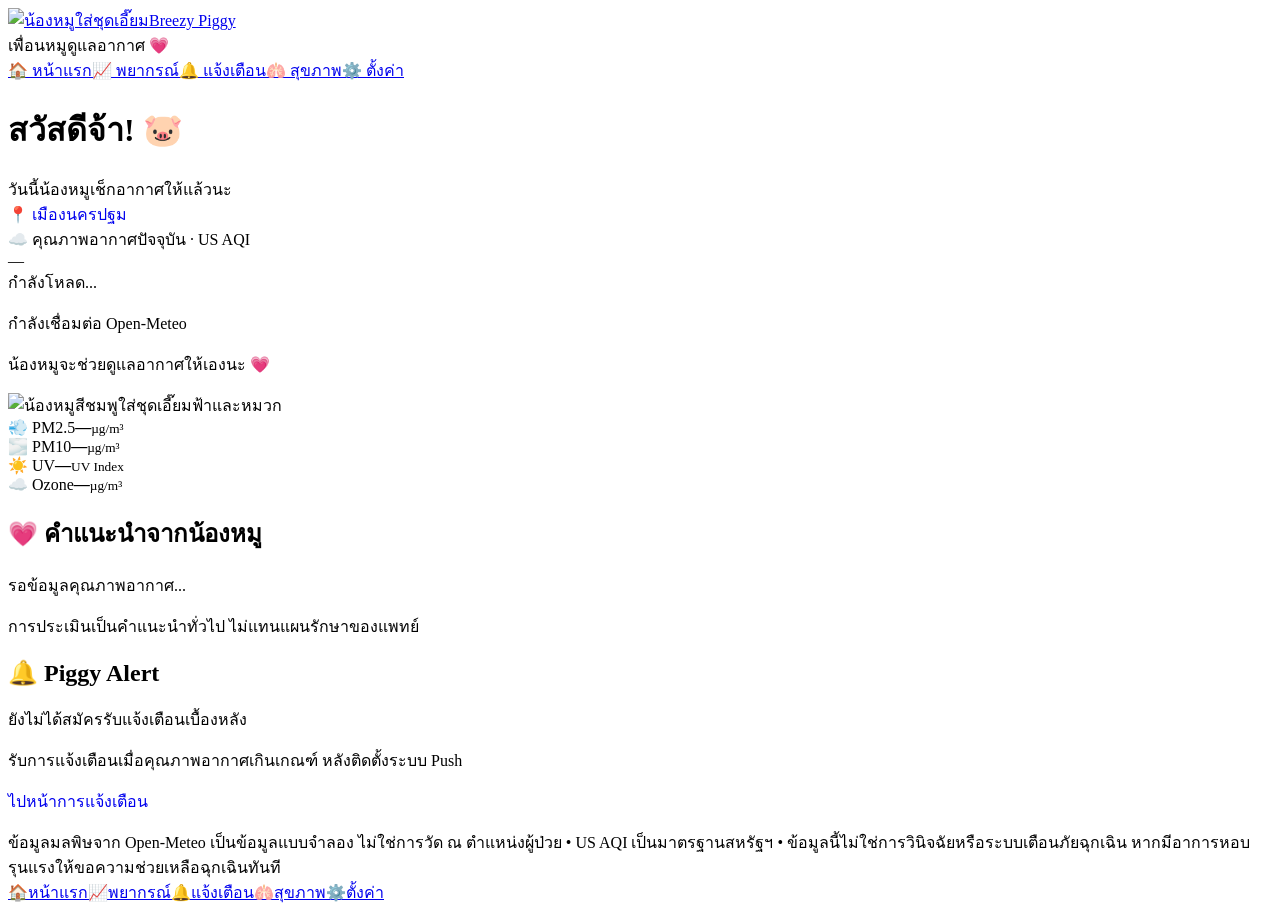
==== index.html @ 286efba3 "Add files via upload" ====
<!doctype html><html lang="th"><head><meta charset="utf-8"><meta name="viewport" content="width=device-width,initial-scale=1"><meta name="theme-color" content="#ffe3ef"><title>สวัสดีจ้า! 🐷 | Breezy Piggy</title><link rel="stylesheet" href="css/style.css"><link rel="manifest" href="manifest.json"></head><body data-page="index.html"><div class="shell"><aside class="sidebar"><a class="brand" href="index.html"><img src="assets/piggy.svg" alt="น้องหมูใส่ชุดเอี๊ยม">Breezy Piggy</a><div class="tagline">เพื่อนหมูดูแลอากาศ 💗</div><nav class="nav"><a class="active" href="index.html">🏠 หน้าแรก</a><a class="" href="forecast.html">📈 พยากรณ์</a><a class="" href="alerts.html">🔔 แจ้งเตือน</a><a class="" href="health.html">🫁 สุขภาพ</a><a class="" href="settings.html">⚙️ ตั้งค่า</a></nav></aside><main class="main"><header class="top"><div><h1>สวัสดีจ้า! 🐷</h1><div class="sub">วันนี้น้องหมูเช็กอากาศให้แล้วนะ</div></div><a class="btn secondary" href="settings.html" style="text-decoration:none">📍 <span class="district-name">เมืองนครปฐม</span></a></header><div class="grid"><section class="card hero full"><div><div class="eyebrow">☁️ คุณภาพอากาศปัจจุบัน · US AQI</div><div class="big" id="aqi">—</div><div class="badge" id="status">กำลังโหลด...</div><p id="updated" class="muted">กำลังเชื่อมต่อ Open-Meteo</p><p id="hero-advice">น้องหมูจะช่วยดูแลอากาศให้เองนะ 💗</p></div><img src="assets/piggy.svg" alt="น้องหมูสีชมพูใส่ชุดเอี๊ยมฟ้าและหมวก"></section><section class="card full"><div class="metrics"><div class="metric">💨 PM2.5<strong id="pm25">—</strong><small>µg/m³</small></div><div class="metric">🌫️ PM10<strong id="pm10">—</strong><small>µg/m³</small></div><div class="metric">☀️ UV<strong id="uv">—</strong><small>UV Index</small></div><div class="metric">☁️ Ozone<strong id="ozone">—</strong><small>µg/m³</small></div></div></section><section class="card"><h2>💗 คำแนะนำจากน้องหมู</h2><div class="advice" id="advice">รอข้อมูลคุณภาพอากาศ...</div><p class="muted">การประเมินเป็นคำแนะนำทั่วไป ไม่แทนแผนรักษาของแพทย์</p></section><section class="card"><h2>🔔 Piggy Alert</h2><p id="push-status">ยังไม่ได้สมัครรับแจ้งเตือนเบื้องหลัง</p><p class="muted">รับการแจ้งเตือนเมื่อคุณภาพอากาศเกินเกณฑ์ หลังติดตั้งระบบ Push</p><a class="btn" href="alerts.html" style="display:inline-block;text-decoration:none">ไปหน้าการแจ้งเตือน</a></section></div><p class="error" id="error"></p><footer class="footer">ข้อมูลมลพิษจาก Open-Meteo เป็นข้อมูลแบบจำลอง ไม่ใช่การวัด ณ ตำแหน่งผู้ป่วย • US AQI เป็นมาตรฐานสหรัฐฯ • ข้อมูลนี้ไม่ใช่การวินิจฉัยหรือระบบเตือนภัยฉุกเฉิน หากมีอาการหอบรุนแรงให้ขอความช่วยเหลือฉุกเฉินทันที</footer></main></div><nav class="bottom"><a class="active" href="index.html"><span>🏠</span>หน้าแรก</a><a class="" href="forecast.html"><span>📈</span>พยากรณ์</a><a class="" href="alerts.html"><span>🔔</span>แจ้งเตือน</a><a class="" href="health.html"><span>🫁</span>สุขภาพ</a><a class="" href="settings.html"><span>⚙️</span>ตั้งค่า</a></nav><script src="js/api.js"></script><script src="js/app.js"></script></body></html>
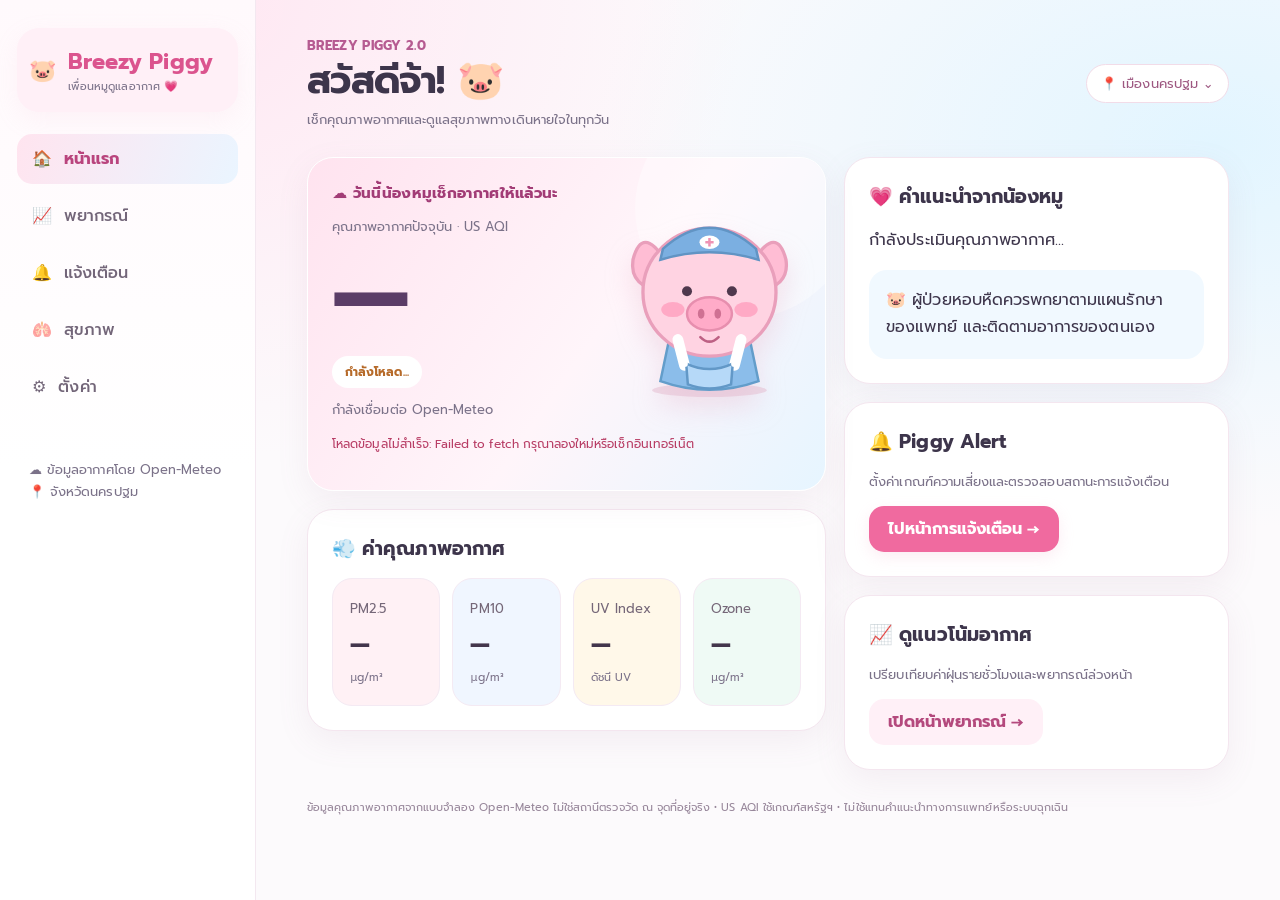
==== commit 972d3d03: "Add files via upload" ====
--- a/index.html
+++ b/index.html
@@ -1 +1,53 @@
-<!doctype html><html lang="th"><head><meta charset="utf-8"><meta name="viewport" content="width=device-width,initial-scale=1"><meta name="theme-color" content="#ffe3ef"><title>สวัสดีจ้า! 🐷 | Breezy Piggy</title><link rel="stylesheet" href="css/style.css"><link rel="manifest" href="manifest.json"></head><body data-page="index.html"><div class="shell"><aside class="sidebar"><a class="brand" href="index.html"><img src="assets/piggy.svg" alt="น้องหมูใส่ชุดเอี๊ยม">Breezy Piggy</a><div class="tagline">เพื่อนหมูดูแลอากาศ 💗</div><nav class="nav"><a class="active" href="index.html">🏠 หน้าแรก</a><a class="" href="forecast.html">📈 พยากรณ์</a><a class="" href="alerts.html">🔔 แจ้งเตือน</a><a class="" href="health.html">🫁 สุขภาพ</a><a class="" href="settings.html">⚙️ ตั้งค่า</a></nav></aside><main class="main"><header class="top"><div><h1>สวัสดีจ้า! 🐷</h1><div class="sub">วันนี้น้องหมูเช็กอากาศให้แล้วนะ</div></div><a class="btn secondary" href="settings.html" style="text-decoration:none">📍 <span class="district-name">เมืองนครปฐม</span></a></header><div class="grid"><section class="card hero full"><div><div class="eyebrow">☁️ คุณภาพอากาศปัจจุบัน · US AQI</div><div class="big" id="aqi">—</div><div class="badge" id="status">กำลังโหลด...</div><p id="updated" class="muted">กำลังเชื่อมต่อ Open-Meteo</p><p id="hero-advice">น้องหมูจะช่วยดูแลอากาศให้เองนะ 💗</p></div><img src="assets/piggy.svg" alt="น้องหมูสีชมพูใส่ชุดเอี๊ยมฟ้าและหมวก"></section><section class="card full"><div class="metrics"><div class="metric">💨 PM2.5<strong id="pm25">—</strong><small>µg/m³</small></div><div class="metric">🌫️ PM10<strong id="pm10">—</strong><small>µg/m³</small></div><div class="metric">☀️ UV<strong id="uv">—</strong><small>UV Index</small></div><div class="metric">☁️ Ozone<strong id="ozone">—</strong><small>µg/m³</small></div></div></section><section class="card"><h2>💗 คำแนะนำจากน้องหมู</h2><div class="advice" id="advice">รอข้อมูลคุณภาพอากาศ...</div><p class="muted">การประเมินเป็นคำแนะนำทั่วไป ไม่แทนแผนรักษาของแพทย์</p></section><section class="card"><h2>🔔 Piggy Alert</h2><p id="push-status">ยังไม่ได้สมัครรับแจ้งเตือนเบื้องหลัง</p><p class="muted">รับการแจ้งเตือนเมื่อคุณภาพอากาศเกินเกณฑ์ หลังติดตั้งระบบ Push</p><a class="btn" href="alerts.html" style="display:inline-block;text-decoration:none">ไปหน้าการแจ้งเตือน</a></section></div><p class="error" id="error"></p><footer class="footer">ข้อมูลมลพิษจาก Open-Meteo เป็นข้อมูลแบบจำลอง ไม่ใช่การวัด ณ ตำแหน่งผู้ป่วย • US AQI เป็นมาตรฐานสหรัฐฯ • ข้อมูลนี้ไม่ใช่การวินิจฉัยหรือระบบเตือนภัยฉุกเฉิน หากมีอาการหอบรุนแรงให้ขอความช่วยเหลือฉุกเฉินทันที</footer></main></div><nav class="bottom"><a class="active" href="index.html"><span>🏠</span>หน้าแรก</a><a class="" href="forecast.html"><span>📈</span>พยากรณ์</a><a class="" href="alerts.html"><span>🔔</span>แจ้งเตือน</a><a class="" href="health.html"><span>🫁</span>สุขภาพ</a><a class="" href="settings.html"><span>⚙️</span>ตั้งค่า</a></nav><script src="js/api.js"></script><script src="js/app.js"></script></body></html>+<!doctype html><html lang="th"><head><meta charset="utf-8"><meta name="viewport" content="width=device-width,initial-scale=1"><meta name="theme-color" content="#fff3f8"><title>สวัสดีจ้า! 🐷 | Breezy Piggy</title><style>@import url('https://fonts.googleapis.com/css2?family=Prompt:wght@400;500;600;700&display=swap');:root{--ink:#44364b;--muted:#85768b;--pink:#f66fa5;--light:#fff3f8;--blue:#dff4ff;--border:#f1e4ec}*{box-sizing:border-box}body{margin:0;background:#fbf9fc;color:var(--ink);font-family:Prompt,system-ui,sans-serif}button,select,input,textarea{font:inherit}button{cursor:pointer}.shell{max-width:1320px;margin:auto;display:grid;grid-template-columns:245px minmax(0,1fr);min-height:100vh}.side{background:#fff;border-right:1px solid var(--border);padding:28px 16px;position:sticky;top:0;height:100vh}.logo{display:flex;gap:12px;align-items:center;padding:10px 8px 28px;color:#db548e;font-size:22px;font-weight:700}.logo small{display:block;font-size:11px;color:var(--muted);font-weight:400}.side a{display:flex;align-items:center;gap:12px;text-decoration:none;color:#736679;padding:13px 15px;border-radius:15px;margin-bottom:7px}.side a.active,.side a:hover{background:#ffebf3;color:#c74682;font-weight:600}.main{padding:34px 38px 110px;min-width:0}.top{display:flex;justify-content:space-between;align-items:center;gap:10px;margin-bottom:22px}.eyebrow{font-size:13px;color:#bb6792;font-weight:600}h1{font-size:clamp(23px,3vw,32px);margin:2px 0 4px}h2{font-size:19px;margin:0 0 15px}p{line-height:1.7}.sub{color:var(--muted);font-size:13px}.chip{background:white;border:1px solid var(--border);padding:9px 13px;border-radius:14px;color:#9d5780;font-size:13px}.grid{display:grid;grid-template-columns:1.35fr 1fr;gap:20px}.stack{display:grid;gap:20px;align-content:start}.card{background:#fff;border:1px solid var(--border);border-radius:25px;padding:23px;box-shadow:0 8px 28px #69415a0b}.hero{background:linear-gradient(125deg,#ffedf5,#e6f7ff);border:1px solid #f8dce9}.hero-content{display:flex;gap:14px;align-items:center;justify-content:space-between}.hero-content>div:first-child{flex:1}.number{font-size:clamp(52px,7vw,84px);font-weight:700;line-height:1.2}.tag{display:inline-block;padding:6px 12px;border-radius:30px;background:#fff;color:#b66a29;font-size:12px;font-weight:600}.pig{width:min(220px,42%);flex:none}.metrics{display:grid;grid-template-columns:repeat(4,1fr);gap:12px}.metric{padding:18px;border-radius:20px;background:#fff;border:1px solid var(--border)}.metric:nth-child(2){background:#f4f0ff}.metric:nth-child(3){background:#fff7e8}.metric:nth-child(4){background:#ebf7ff}.metric .label{font-size:13px;color:#756778}.metric strong{display:block;font-size:25px;margin-top:6px}.metric small{color:var(--muted);font-size:11px}.btn{border:0;border-radius:14px;padding:12px 17px;background:#f66fa5;color:white;font-weight:600}.btn.secondary{background:#ffedf5;color:#b7437b}.btn:disabled{opacity:.5}.notice{background:#f7f2ff;padding:15px;border-radius:17px}.notice.warn{background:#fff3df}.field{display:grid;gap:7px;margin:14px 0}.field label{font-weight:600;font-size:13px}.field select,.field input,.field textarea{width:100%;border:1px solid #e8dce6;background:white;border-radius:13px;padding:12px;color:var(--ink)}.field textarea{min-height:80px}.row{display:flex;align-items:center;gap:10px;flex-wrap:wrap}.between{justify-content:space-between}.muted{color:var(--muted)}.mini{font-size:12px}.forecast-days{display:grid;grid-template-columns:repeat(3,1fr);gap:12px}.day{background:#fff4f8;border-radius:17px;text-align:center;padding:15px}.day strong{display:block;font-size:26px}.symptoms{display:grid;grid-template-columns:repeat(2,1fr);gap:10px}.symptoms label{padding:14px;background:#fff5f9;border-radius:14px}.history{display:grid;gap:9px}.history-item{border:1px solid var(--border);border-radius:14px;padding:12px}.bottom{display:none}.chart{width:100%;height:auto;min-height:210px}.pill{background:#e9f9ef;color:#2c8251;border-radius:12px;padding:6px 11px;font-size:12px}.danger{color:#b83d65}.foot{color:#97869a;font-size:11px;margin-top:28px;line-height:1.8}@media(max-width:950px){.shell{grid-template-columns:1fr}.side{display:none}.main{padding:24px 16px 105px}.bottom{display:flex;position:fixed;z-index:9;bottom:12px;left:12px;right:12px;background:#fff;box-shadow:0 10px 30px #825a7930;border:1px solid var(--border);border-radius:20px;justify-content:space-around;padding:8px 3px}.bottom a{text-decoration:none;color:#8d7b91;font-size:11px;text-align:center;padding:7px 3px;min-width:18%;border-radius:13px}.bottom a.active{background:#ffebf3;color:#cb4e88}.bottom a span{display:block;font-size:20px}.grid{grid-template-columns:1fr}}@media(max-width:600px){.card{padding:17px;border-radius:21px}.metrics{grid-template-columns:repeat(2,1fr)}.hero-content{align-items:center}.pig{width:40%}.number{font-size:54px}.forecast-days{gap:6px}.day{padding:9px}.top{align-items:flex-start}}
+
+/* Breezy Piggy Delight: refreshed visual system */
+:root{--ink:#3d354b;--muted:#7b7289;--pink:#ee649b;--light:#fff5fa;--blue:#e0f5ff;--border:#f2e6ef}
+body{background:radial-gradient(ellipse at 15% 0%,#ffe7f2 0,transparent 36%),radial-gradient(ellipse at 95% 16%,#e2f5ff 0,transparent 36%),#fcfafc;letter-spacing:.05px}
+.shell{max-width:1440px;grid-template-columns:256px minmax(0,1fr)}
+.side{border-right:1px solid #f3e8f0;background:linear-gradient(180deg,#fff9fc,#fff 52%);padding:28px 17px}
+.logo{background:#fff0f7;border-radius:22px;margin-bottom:22px;padding:17px 12px;box-shadow:0 8px 25px #edb4d220}
+.side a{font-weight:500;transition:transform .2s,background .2s,color .2s}
+.side a:hover{transform:translateX(4px);background:#fff0f7}
+.side a.active{background:linear-gradient(110deg,#ffe4ef,#eaf5ff);color:#b9447d;font-weight:700}
+.main{padding:34px clamp(20px,4vw,58px) 80px;max-width:1170px;width:100%;margin:auto}
+.top{margin-bottom:26px}
+.top h1{font-size:clamp(26px,3vw,38px);letter-spacing:-.7px;line-height:1.25}
+.eyebrow{color:#b65b91;font-weight:700;letter-spacing:.3px}
+.sub{line-height:1.7}
+.card{border:1px solid #f4e6ef;background:#fff;box-shadow:0 10px 32px #9d719318;border-radius:26px;padding:24px;transition:box-shadow .22s,transform .22s}
+.card:hover{box-shadow:0 14px 35px #9d719322}
+.grid,.stack{gap:18px}
+.hero{background:linear-gradient(125deg,#ffe3ef 0%,#fff5fa 55%,#e6f5ff 100%);border:1px solid #fff;position:relative;overflow:hidden;min-height:250px}
+.hero:before{content:"";position:absolute;right:-30px;top:-60px;width:220px;height:220px;border-radius:50%;background:#ffffff55;pointer-events:none}
+.hero .eyebrow{font-size:15px;color:#a23c76}
+.hero-content{position:relative;gap:12px}
+.number{font-size:clamp(65px,8vw,98px);font-weight:700;line-height:1.2;color:#5b3d67;letter-spacing:-3px}
+.tag{font-weight:700;border-radius:999px;padding:7px 13px}
+.pig{width:min(39%,225px);max-height:235px;transform-origin:center bottom;animation:pig-bob 4s ease-in-out infinite;filter:drop-shadow(0 14px 13px #e5a2bd45)}
+@keyframes pig-bob{0%,100%{transform:translateY(0) rotate(-1deg)}50%{transform:translateY(-9px) rotate(1deg)}}
+.metrics{gap:12px}
+.metric{background:#f9f7fc;border:1px solid #f4eaf3;border-radius:20px;padding:17px;transition:transform .2s}
+.metric:hover{transform:translateY(-3px)}
+.metric:nth-child(1){background:#fff1f5}.metric:nth-child(2){background:#f0f6ff}.metric:nth-child(3){background:#fff8e9}.metric:nth-child(4){background:#effaf5}
+.metric strong{color:#43364c}
+.notice{border-radius:18px;background:#f1f9ff;padding:17px;line-height:1.7}
+.btn{background:#f06a9f;border:0;border-radius:15px;min-height:45px;padding:11px 19px;font-weight:700;box-shadow:0 5px 15px #f2a3c233;transition:transform .18s,filter .18s}
+.btn:hover{transform:translateY(-2px);filter:brightness(1.04)}.btn:active{transform:scale(.98)}
+.btn.secondary{background:#fff0f7;color:#b4497d;box-shadow:none}
+.chip{border:1px solid #f2dce8;background:#fff;border-radius:999px;padding:9px 14px;transition:background .2s}
+.chip:hover{background:#fff1f7}
+.field input,.field select,.field textarea,select,textarea{border-radius:14px;min-height:45px;border:1px solid #e9dce9;background:#fff;padding:10px 12px}
+input:focus-visible,select:focus-visible,textarea:focus-visible,a:focus-visible,button:focus-visible{outline:3px solid #8ccdf5;outline-offset:3px}
+.symptoms label{border:1px solid #f3e0ec;border-radius:17px;cursor:pointer;transition:background .2s}
+.symptoms label:hover{background:#ffeaf4}
+.day{background:linear-gradient(145deg,#fff2f8,#f4f8ff);border:1px solid #f5e4ed;border-radius:18px}
+.history-item{background:#fffbfd}
+.bottom{backdrop-filter:blur(16px)}
+.bottom a{transition:transform .2s}
+.bottom a:active{transform:scale(.95)}
+@keyframes enter{from{opacity:0;transform:translateY(12px)}to{opacity:1;transform:translateY(0)}}
+.main>.grid,.main>.stack,.main>.top{animation:enter .4s ease both}
+@media(max-width:950px){.main{padding:23px 16px 112px}.bottom{background:#fffffff0;border-radius:23px;box-shadow:0 12px 35px #8d648a30;padding:8px 4px}.bottom a.active{background:#ffe6f1;color:#a52e71}}
+@media(max-width:600px){.top h1{font-size:27px}.card{padding:19px;border-radius:23px}.hero{min-height:240px}.hero-content{gap:4px}.pig{width:43%}.number{font-size:66px}.metrics{gap:10px}.metric{padding:13px}.bottom a{font-size:10px}.bottom a span{font-size:21px}}
+@media(prefers-reduced-motion:reduce){*,*:before,*:after{animation:none!important;transition:none!important;scroll-behavior:auto!important}}
+</style><link rel="icon" href="data:image/svg+xml,%3Csvg xmlns=%27http://www.w3.org/2000/svg%27 viewBox=%270 0 100 100%27%3E%3Ctext y=%27.9em%27 font-size=%2790%27%3E🐷%3C/text%3E%3C/svg%3E"></head><body><div class="shell"><aside class="side"><div class="logo">🐷 <div>Breezy Piggy<small>เพื่อนหมูดูแลอากาศ 💗</small></div></div><nav><a class="active" href="index.html"><span>🏠</span>หน้าแรก</a><a class="" href="forecast.html"><span>📈</span>พยากรณ์</a><a class="" href="alerts.html"><span>🔔</span>แจ้งเตือน</a><a class="" href="health.html"><span>🫁</span>สุขภาพ</a><a class="" href="settings.html"><span>⚙️</span>ตั้งค่า</a></nav><div class="sub" style="margin-top:35px;padding:12px">☁️ ข้อมูลอากาศโดย Open-Meteo<br>📍 จังหวัดนครปฐม</div></aside><main class="main"><header class="top"><div><div class="eyebrow">BREEZY PIGGY 2.0</div><h1>สวัสดีจ้า! 🐷</h1><div class="sub">เช็กคุณภาพอากาศและดูแลสุขภาพทางเดินหายใจในทุกวัน</div></div><a class="chip" href="settings.html" style="text-decoration:none">📍 <span id="place">นครปฐม</span> ⌄</a></header><div class="grid"><div class="stack"><section class="card hero"><div class="eyebrow">☁️ วันนี้น้องหมูเช็กอากาศให้แล้วนะ</div><div class="hero-content"><div><div class="sub">คุณภาพอากาศปัจจุบัน · US AQI</div><div class="number" id="aqi">—</div><span class="tag" id="risk">กำลังโหลด...</span></div><svg class="pig" viewBox="0 0 220 235" role="img" aria-label="น้องหมูสีชมพูใส่หมวกและชุดเอี๊ยมสีฟ้า"><ellipse cx="110" cy="224" rx="69" ry="8" fill="#e4b9ce" opacity=".5"/><path d="M64 151Q110 127 156 151L169 213Q110 234 51 213Z" fill="#8bbdea" stroke="#639dca" stroke-width="3"/><path d="M57 68Q29 25 18 67Q13 100 56 106M163 68Q191 25 202 67Q207 100 164 106" fill="#ffbdd4" stroke="#e99fbb" stroke-width="4"/><ellipse cx="110" cy="106" rx="80" ry="77" fill="#ffd3e2" stroke="#e99fbb" stroke-width="4"/><path d="M54 54Q110 3 166 54L169 67Q110 49 51 67Z" fill="#7bafe1" stroke="#6194c4" stroke-width="3"/><ellipse cx="110" cy="46" rx="12" ry="8" fill="white"/><path d="M105 46h10M110 41v10" stroke="#ef93b4" stroke-width="3"/><circle cx="83" cy="105" r="6" fill="#4f384d"/><circle cx="137" cy="105" r="6" fill="#4f384d"/><ellipse cx="66" cy="127" rx="14" ry="9" fill="#ffa9c5"/><ellipse cx="154" cy="127" rx="14" ry="9" fill="#ffa9c5"/><ellipse cx="110" cy="132" rx="27" ry="20" fill="#ffabc8" stroke="#e78eae" stroke-width="3"/><ellipse cx="100" cy="132" rx="4" ry="6" fill="#cf7193"/><ellipse cx="120" cy="132" rx="4" ry="6" fill="#cf7193"/><path d="M99 160Q110 171 121 160" stroke="#bd6184" stroke-width="3" fill="none" stroke-linecap="round"/><path d="M72 163L80 194M148 163L140 194" stroke="white" stroke-width="13" stroke-linecap="round"/><path d="M82 192Q110 205 138 192L136 217Q110 227 84 217Z" fill="#b6d9f8" stroke="#6298c7" stroke-width="3"/><circle cx="80" cy="192" r="4" fill="white"/><circle cx="140" cy="192" r="4" fill="white"/></svg></div><div class="sub" id="updated">กำลังเชื่อมต่อ Open-Meteo</div><p id="load-error" class="danger mini"></p></section><section class="card"><h2>💨 ค่าคุณภาพอากาศ</h2><div class="metrics"><div class="metric"><span class="label">PM2.5</span><strong id="pm25">—</strong><small>µg/m³</small></div><div class="metric"><span class="label">PM10</span><strong id="pm10">—</strong><small>µg/m³</small></div><div class="metric"><span class="label">UV Index</span><strong id="uv">—</strong><small>ดัชนี UV</small></div><div class="metric"><span class="label">Ozone</span><strong id="ozone">—</strong><small>µg/m³</small></div></div></section></div><div class="stack"><section class="card"><h2>💗 คำแนะนำจากน้องหมู</h2><p id="advice">กำลังประเมินคุณภาพอากาศ...</p><div class="notice">🐷 ผู้ป่วยหอบหืดควรพกยาตามแผนรักษาของแพทย์ และติดตามอาการของตนเอง</div></section><section class="card"><h2>🔔 Piggy Alert</h2><p class="sub">ตั้งค่าเกณฑ์ความเสี่ยงและตรวจสอบสถานะการแจ้งเตือน</p><a href="alerts.html"><button class="btn">ไปหน้าการแจ้งเตือน →</button></a></section><section class="card"><h2>📈 ดูแนวโน้มอากาศ</h2><p class="sub">เปรียบเทียบค่าฝุ่นรายชั่วโมงและพยากรณ์ล่วงหน้า</p><a href="forecast.html"><button class="btn secondary">เปิดหน้าพยากรณ์ →</button></a></section></div></div><div class="foot">ข้อมูลคุณภาพอากาศจากแบบจำลอง Open-Meteo ไม่ใช่สถานีตรวจวัด ณ จุดที่อยู่จริง • US AQI ใช้เกณฑ์สหรัฐฯ • ไม่ใช้แทนคำแนะนำทางการแพทย์หรือระบบฉุกเฉิน</div></main></div><nav class="bottom"><a class="active" href="index.html"><span>🏠</span>หน้าแรก</a><a class="" href="forecast.html"><span>📈</span>พยากรณ์</a><a class="" href="alerts.html"><span>🔔</span>แจ้งเตือน</a><a class="" href="health.html"><span>🫁</span>สุขภาพ</a><a class="" href="settings.html"><span>⚙️</span>ตั้งค่า</a></nav><script>const $=id=>document.getElementById(id);const districts={"เมืองนครปฐม":[13.8196,100.0443],"กำแพงแสน":[14.004,99.989],"นครชัยศรี":[13.802,100.184],"ดอนตูม":[13.96,100.08],"บางเลน":[14.02,100.17],"สามพราน":[13.726,100.216],"พุทธมณฑล":[13.789,100.322]};const district=localStorage.getItem('bp_district')||'เมืองนครปฐม';const coord=districts[district]||districts['เมืองนครปฐม'];const store=(k,v)=>localStorage.setItem('bp_'+k,JSON.stringify(v));const read=(k,f)=>{try{return JSON.parse(localStorage.getItem('bp_'+k))??f}catch{return f}};const fmt=(n,d=0)=>n==null?'—':Number(n).toFixed(d);function risk(v){if(v==null)return ['ไม่มีข้อมูล','#8b7c90','ยังไม่สามารถประเมินคุณภาพอากาศได้'];if(v<=50)return ['อากาศดี','#21834e','คุณภาพอากาศอยู่ในเกณฑ์ดี หากมีอาการให้ปฏิบัติตามแผนรักษา'];if(v<=100)return ['ปานกลาง','#a17815','ผู้ป่วยที่ไวต่อมลพิษควรสังเกตอาการ'];if(v<=150)return ['กระทบกลุ่มเสี่ยง','#c16d17','ลดกิจกรรมกลางแจ้งที่ใช้แรงมากหรือเป็นเวลานาน'];if(v<=200)return ['ไม่ดีต่อสุขภาพ','#c64a50','หลีกเลี่ยงกิจกรรมกลางแจ้งที่ใช้แรงมาก'];return ['อันตรายต่อสุขภาพ','#9e305b','หลีกเลี่ยงการสัมผัสมลพิษและปฏิบัติตามแผนแพทย์']}async function air(){let url=`https://air-quality-api.open-meteo.com/v1/air-quality?latitude=${coord[0]}&longitude=${coord[1]}&current=pm2_5,pm10,us_aqi,uv_index,ozone&hourly=pm2_5,us_aqi&timezone=Asia%2FBangkok&past_days=1&forecast_days=3`;let r=await fetch(url);if(!r.ok)throw Error('API HTTP '+r.status);return r.json()}function loadError(e){if($('load-error'))$('load-error').textContent='โหลดข้อมูลไม่สำเร็จ: '+e.message+' กรุณาลองใหม่หรือเช็กอินเทอร์เน็ต'}function chart(times,values){let valid=times.map((t,i)=>({t,v:values[i]})).filter(x=>x.v!=null);if(!valid.length)return '<p>ยังไม่มีข้อมูลกราฟ</p>';let max=Math.max(20,...valid.map(x=>x.v))*1.15;let w=690,h=245,coords=valid.map((x,i)=>[40+i*620/Math.max(1,valid.length-1),205-x.v/max*175]);let path=coords.map((p,i)=>(i?'L':'M')+p.join(' ')).join(' ');let grid=[0,1,2,3,4].map(i=>`<line x1="40" y1="${205-i*43.75}" x2="660" y2="${205-i*43.75}" stroke="#eee4ec"/><text x="5" y="${210-i*43.75}" font-size="12" fill="#87758b">${Math.round(max*i/4)}</text>`).join('');let ticks=[0,Math.floor((valid.length-1)/2),valid.length-1].map(i=>`<text x="${coords[i][0]}" y="232" text-anchor="middle" font-size="12" fill="#87758b">${valid[i].t.slice(5,16).replace('T',' ')}</text>`).join('');return `<svg class="chart" viewBox="0 0 ${w} ${h}" aria-label="กราฟ PM2.5"><path d="${grid}"/>${grid}<path d="${path}" stroke="#f66fa5" stroke-width="3.5" fill="none" stroke-linecap="round"/>${ticks}</svg>`};$('place').textContent=district;air().then(d=>{let c=d.current||{};$('aqi').textContent=fmt(c.us_aqi);let r=risk(c.us_aqi);$('risk').textContent=r[0];$('risk').style.color=r[1];$('advice').textContent=r[2];for(let [id,key] of [['pm25','pm2_5'],['pm10','pm10'],['uv','uv_index'],['ozone','ozone']])$(id).textContent=fmt(c[key],1);$('updated').textContent='อัปเดตข้อมูล: '+(c.time||'ไม่ระบุเวลา')+' (เวลาไทย)'}).catch(loadError)</script></body></html>
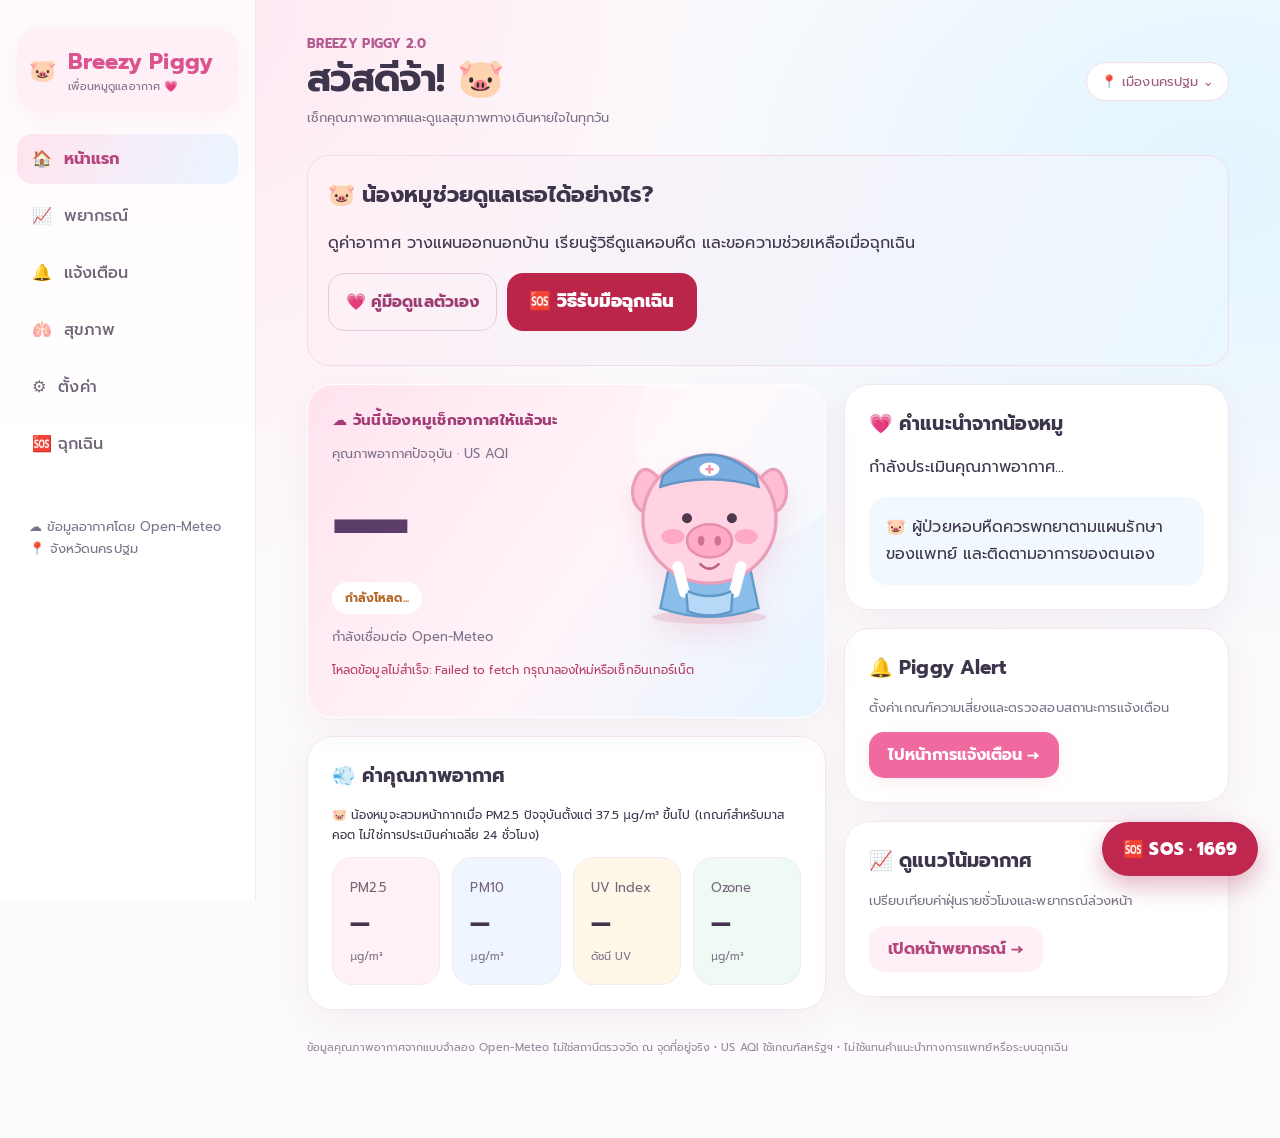
==== commit 8145a25f: "Add files via upload" ====
--- a/index.html
+++ b/index.html
@@ -1,4 +1,5 @@
-<!doctype html><html lang="th"><head><meta charset="utf-8"><meta name="viewport" content="width=device-width,initial-scale=1"><meta name="theme-color" content="#fff3f8"><title>สวัสดีจ้า! 🐷 | Breezy Piggy</title><style>@import url('https://fonts.googleapis.com/css2?family=Prompt:wght@400;500;600;700&display=swap');:root{--ink:#44364b;--muted:#85768b;--pink:#f66fa5;--light:#fff3f8;--blue:#dff4ff;--border:#f1e4ec}*{box-sizing:border-box}body{margin:0;background:#fbf9fc;color:var(--ink);font-family:Prompt,system-ui,sans-serif}button,select,input,textarea{font:inherit}button{cursor:pointer}.shell{max-width:1320px;margin:auto;display:grid;grid-template-columns:245px minmax(0,1fr);min-height:100vh}.side{background:#fff;border-right:1px solid var(--border);padding:28px 16px;position:sticky;top:0;height:100vh}.logo{display:flex;gap:12px;align-items:center;padding:10px 8px 28px;color:#db548e;font-size:22px;font-weight:700}.logo small{display:block;font-size:11px;color:var(--muted);font-weight:400}.side a{display:flex;align-items:center;gap:12px;text-decoration:none;color:#736679;padding:13px 15px;border-radius:15px;margin-bottom:7px}.side a.active,.side a:hover{background:#ffebf3;color:#c74682;font-weight:600}.main{padding:34px 38px 110px;min-width:0}.top{display:flex;justify-content:space-between;align-items:center;gap:10px;margin-bottom:22px}.eyebrow{font-size:13px;color:#bb6792;font-weight:600}h1{font-size:clamp(23px,3vw,32px);margin:2px 0 4px}h2{font-size:19px;margin:0 0 15px}p{line-height:1.7}.sub{color:var(--muted);font-size:13px}.chip{background:white;border:1px solid var(--border);padding:9px 13px;border-radius:14px;color:#9d5780;font-size:13px}.grid{display:grid;grid-template-columns:1.35fr 1fr;gap:20px}.stack{display:grid;gap:20px;align-content:start}.card{background:#fff;border:1px solid var(--border);border-radius:25px;padding:23px;box-shadow:0 8px 28px #69415a0b}.hero{background:linear-gradient(125deg,#ffedf5,#e6f7ff);border:1px solid #f8dce9}.hero-content{display:flex;gap:14px;align-items:center;justify-content:space-between}.hero-content>div:first-child{flex:1}.number{font-size:clamp(52px,7vw,84px);font-weight:700;line-height:1.2}.tag{display:inline-block;padding:6px 12px;border-radius:30px;background:#fff;color:#b66a29;font-size:12px;font-weight:600}.pig{width:min(220px,42%);flex:none}.metrics{display:grid;grid-template-columns:repeat(4,1fr);gap:12px}.metric{padding:18px;border-radius:20px;background:#fff;border:1px solid var(--border)}.metric:nth-child(2){background:#f4f0ff}.metric:nth-child(3){background:#fff7e8}.metric:nth-child(4){background:#ebf7ff}.metric .label{font-size:13px;color:#756778}.metric strong{display:block;font-size:25px;margin-top:6px}.metric small{color:var(--muted);font-size:11px}.btn{border:0;border-radius:14px;padding:12px 17px;background:#f66fa5;color:white;font-weight:600}.btn.secondary{background:#ffedf5;color:#b7437b}.btn:disabled{opacity:.5}.notice{background:#f7f2ff;padding:15px;border-radius:17px}.notice.warn{background:#fff3df}.field{display:grid;gap:7px;margin:14px 0}.field label{font-weight:600;font-size:13px}.field select,.field input,.field textarea{width:100%;border:1px solid #e8dce6;background:white;border-radius:13px;padding:12px;color:var(--ink)}.field textarea{min-height:80px}.row{display:flex;align-items:center;gap:10px;flex-wrap:wrap}.between{justify-content:space-between}.muted{color:var(--muted)}.mini{font-size:12px}.forecast-days{display:grid;grid-template-columns:repeat(3,1fr);gap:12px}.day{background:#fff4f8;border-radius:17px;text-align:center;padding:15px}.day strong{display:block;font-size:26px}.symptoms{display:grid;grid-template-columns:repeat(2,1fr);gap:10px}.symptoms label{padding:14px;background:#fff5f9;border-radius:14px}.history{display:grid;gap:9px}.history-item{border:1px solid var(--border);border-radius:14px;padding:12px}.bottom{display:none}.chart{width:100%;height:auto;min-height:210px}.pill{background:#e9f9ef;color:#2c8251;border-radius:12px;padding:6px 11px;font-size:12px}.danger{color:#b83d65}.foot{color:#97869a;font-size:11px;margin-top:28px;line-height:1.8}@media(max-width:950px){.shell{grid-template-columns:1fr}.side{display:none}.main{padding:24px 16px 105px}.bottom{display:flex;position:fixed;z-index:9;bottom:12px;left:12px;right:12px;background:#fff;box-shadow:0 10px 30px #825a7930;border:1px solid var(--border);border-radius:20px;justify-content:space-around;padding:8px 3px}.bottom a{text-decoration:none;color:#8d7b91;font-size:11px;text-align:center;padding:7px 3px;min-width:18%;border-radius:13px}.bottom a.active{background:#ffebf3;color:#cb4e88}.bottom a span{display:block;font-size:20px}.grid{grid-template-columns:1fr}}@media(max-width:600px){.card{padding:17px;border-radius:21px}.metrics{grid-template-columns:repeat(2,1fr)}.hero-content{align-items:center}.pig{width:40%}.number{font-size:54px}.forecast-days{gap:6px}.day{padding:9px}.top{align-items:flex-start}}
+<!DOCTYPE html>
+<html lang="th"><head><meta charset="utf-8"/><meta content="width=device-width,initial-scale=1" name="viewport"/><meta content="#fff3f8" name="theme-color"/><title>สวัสดีจ้า! 🐷 | Breezy Piggy</title><style>@import url('https://fonts.googleapis.com/css2?family=Prompt:wght@400;500;600;700&display=swap');:root{--ink:#44364b;--muted:#85768b;--pink:#f66fa5;--light:#fff3f8;--blue:#dff4ff;--border:#f1e4ec}*{box-sizing:border-box}body{margin:0;background:#fbf9fc;color:var(--ink);font-family:Prompt,system-ui,sans-serif}button,select,input,textarea{font:inherit}button{cursor:pointer}.shell{max-width:1320px;margin:auto;display:grid;grid-template-columns:245px minmax(0,1fr);min-height:100vh}.side{background:#fff;border-right:1px solid var(--border);padding:28px 16px;position:sticky;top:0;height:100vh}.logo{display:flex;gap:12px;align-items:center;padding:10px 8px 28px;color:#db548e;font-size:22px;font-weight:700}.logo small{display:block;font-size:11px;color:var(--muted);font-weight:400}.side a{display:flex;align-items:center;gap:12px;text-decoration:none;color:#736679;padding:13px 15px;border-radius:15px;margin-bottom:7px}.side a.active,.side a:hover{background:#ffebf3;color:#c74682;font-weight:600}.main{padding:34px 38px 110px;min-width:0}.top{display:flex;justify-content:space-between;align-items:center;gap:10px;margin-bottom:22px}.eyebrow{font-size:13px;color:#bb6792;font-weight:600}h1{font-size:clamp(23px,3vw,32px);margin:2px 0 4px}h2{font-size:19px;margin:0 0 15px}p{line-height:1.7}.sub{color:var(--muted);font-size:13px}.chip{background:white;border:1px solid var(--border);padding:9px 13px;border-radius:14px;color:#9d5780;font-size:13px}.grid{display:grid;grid-template-columns:1.35fr 1fr;gap:20px}.stack{display:grid;gap:20px;align-content:start}.card{background:#fff;border:1px solid var(--border);border-radius:25px;padding:23px;box-shadow:0 8px 28px #69415a0b}.hero{background:linear-gradient(125deg,#ffedf5,#e6f7ff);border:1px solid #f8dce9}.hero-content{display:flex;gap:14px;align-items:center;justify-content:space-between}.hero-content>div:first-child{flex:1}.number{font-size:clamp(52px,7vw,84px);font-weight:700;line-height:1.2}.tag{display:inline-block;padding:6px 12px;border-radius:30px;background:#fff;color:#b66a29;font-size:12px;font-weight:600}.pig{width:min(220px,42%);flex:none}.metrics{display:grid;grid-template-columns:repeat(4,1fr);gap:12px}.metric{padding:18px;border-radius:20px;background:#fff;border:1px solid var(--border)}.metric:nth-child(2){background:#f4f0ff}.metric:nth-child(3){background:#fff7e8}.metric:nth-child(4){background:#ebf7ff}.metric .label{font-size:13px;color:#756778}.metric strong{display:block;font-size:25px;margin-top:6px}.metric small{color:var(--muted);font-size:11px}.btn{border:0;border-radius:14px;padding:12px 17px;background:#f66fa5;color:white;font-weight:600}.btn.secondary{background:#ffedf5;color:#b7437b}.btn:disabled{opacity:.5}.notice{background:#f7f2ff;padding:15px;border-radius:17px}.notice.warn{background:#fff3df}.field{display:grid;gap:7px;margin:14px 0}.field label{font-weight:600;font-size:13px}.field select,.field input,.field textarea{width:100%;border:1px solid #e8dce6;background:white;border-radius:13px;padding:12px;color:var(--ink)}.field textarea{min-height:80px}.row{display:flex;align-items:center;gap:10px;flex-wrap:wrap}.between{justify-content:space-between}.muted{color:var(--muted)}.mini{font-size:12px}.forecast-days{display:grid;grid-template-columns:repeat(3,1fr);gap:12px}.day{background:#fff4f8;border-radius:17px;text-align:center;padding:15px}.day strong{display:block;font-size:26px}.symptoms{display:grid;grid-template-columns:repeat(2,1fr);gap:10px}.symptoms label{padding:14px;background:#fff5f9;border-radius:14px}.history{display:grid;gap:9px}.history-item{border:1px solid var(--border);border-radius:14px;padding:12px}.bottom{display:none}.chart{width:100%;height:auto;min-height:210px}.pill{background:#e9f9ef;color:#2c8251;border-radius:12px;padding:6px 11px;font-size:12px}.danger{color:#b83d65}.foot{color:#97869a;font-size:11px;margin-top:28px;line-height:1.8}@media(max-width:950px){.shell{grid-template-columns:1fr}.side{display:none}.main{padding:24px 16px 105px}.bottom{display:flex;position:fixed;z-index:9;bottom:12px;left:12px;right:12px;background:#fff;box-shadow:0 10px 30px #825a7930;border:1px solid var(--border);border-radius:20px;justify-content:space-around;padding:8px 3px}.bottom a{text-decoration:none;color:#8d7b91;font-size:11px;text-align:center;padding:7px 3px;min-width:18%;border-radius:13px}.bottom a.active{background:#ffebf3;color:#cb4e88}.bottom a span{display:block;font-size:20px}.grid{grid-template-columns:1fr}}@media(max-width:600px){.card{padding:17px;border-radius:21px}.metrics{grid-template-columns:repeat(2,1fr)}.hero-content{align-items:center}.pig{width:40%}.number{font-size:54px}.forecast-days{gap:6px}.day{padding:9px}.top{align-items:flex-start}}
 
 /* Breezy Piggy Delight: refreshed visual system */
 :root{--ink:#3d354b;--muted:#7b7289;--pink:#ee649b;--light:#fff5fa;--blue:#e0f5ff;--border:#f2e6ef}
@@ -50,4 +51,30 @@
 @media(max-width:950px){.main{padding:23px 16px 112px}.bottom{background:#fffffff0;border-radius:23px;box-shadow:0 12px 35px #8d648a30;padding:8px 4px}.bottom a.active{background:#ffe6f1;color:#a52e71}}
 @media(max-width:600px){.top h1{font-size:27px}.card{padding:19px;border-radius:23px}.hero{min-height:240px}.hero-content{gap:4px}.pig{width:43%}.number{font-size:66px}.metrics{gap:10px}.metric{padding:13px}.bottom a{font-size:10px}.bottom a span{font-size:21px}}
 @media(prefers-reduced-motion:reduce){*,*:before,*:after{animation:none!important;transition:none!important;scroll-behavior:auto!important}}
-</style><link rel="icon" href="data:image/svg+xml,%3Csvg xmlns=%27http://www.w3.org/2000/svg%27 viewBox=%270 0 100 100%27%3E%3Ctext y=%27.9em%27 font-size=%2790%27%3E🐷%3C/text%3E%3C/svg%3E"></head><body><div class="shell"><aside class="side"><div class="logo">🐷 <div>Breezy Piggy<small>เพื่อนหมูดูแลอากาศ 💗</small></div></div><nav><a class="active" href="index.html"><span>🏠</span>หน้าแรก</a><a class="" href="forecast.html"><span>📈</span>พยากรณ์</a><a class="" href="alerts.html"><span>🔔</span>แจ้งเตือน</a><a class="" href="health.html"><span>🫁</span>สุขภาพ</a><a class="" href="settings.html"><span>⚙️</span>ตั้งค่า</a></nav><div class="sub" style="margin-top:35px;padding:12px">☁️ ข้อมูลอากาศโดย Open-Meteo<br>📍 จังหวัดนครปฐม</div></aside><main class="main"><header class="top"><div><div class="eyebrow">BREEZY PIGGY 2.0</div><h1>สวัสดีจ้า! 🐷</h1><div class="sub">เช็กคุณภาพอากาศและดูแลสุขภาพทางเดินหายใจในทุกวัน</div></div><a class="chip" href="settings.html" style="text-decoration:none">📍 <span id="place">นครปฐม</span> ⌄</a></header><div class="grid"><div class="stack"><section class="card hero"><div class="eyebrow">☁️ วันนี้น้องหมูเช็กอากาศให้แล้วนะ</div><div class="hero-content"><div><div class="sub">คุณภาพอากาศปัจจุบัน · US AQI</div><div class="number" id="aqi">—</div><span class="tag" id="risk">กำลังโหลด...</span></div><svg class="pig" viewBox="0 0 220 235" role="img" aria-label="น้องหมูสีชมพูใส่หมวกและชุดเอี๊ยมสีฟ้า"><ellipse cx="110" cy="224" rx="69" ry="8" fill="#e4b9ce" opacity=".5"/><path d="M64 151Q110 127 156 151L169 213Q110 234 51 213Z" fill="#8bbdea" stroke="#639dca" stroke-width="3"/><path d="M57 68Q29 25 18 67Q13 100 56 106M163 68Q191 25 202 67Q207 100 164 106" fill="#ffbdd4" stroke="#e99fbb" stroke-width="4"/><ellipse cx="110" cy="106" rx="80" ry="77" fill="#ffd3e2" stroke="#e99fbb" stroke-width="4"/><path d="M54 54Q110 3 166 54L169 67Q110 49 51 67Z" fill="#7bafe1" stroke="#6194c4" stroke-width="3"/><ellipse cx="110" cy="46" rx="12" ry="8" fill="white"/><path d="M105 46h10M110 41v10" stroke="#ef93b4" stroke-width="3"/><circle cx="83" cy="105" r="6" fill="#4f384d"/><circle cx="137" cy="105" r="6" fill="#4f384d"/><ellipse cx="66" cy="127" rx="14" ry="9" fill="#ffa9c5"/><ellipse cx="154" cy="127" rx="14" ry="9" fill="#ffa9c5"/><ellipse cx="110" cy="132" rx="27" ry="20" fill="#ffabc8" stroke="#e78eae" stroke-width="3"/><ellipse cx="100" cy="132" rx="4" ry="6" fill="#cf7193"/><ellipse cx="120" cy="132" rx="4" ry="6" fill="#cf7193"/><path d="M99 160Q110 171 121 160" stroke="#bd6184" stroke-width="3" fill="none" stroke-linecap="round"/><path d="M72 163L80 194M148 163L140 194" stroke="white" stroke-width="13" stroke-linecap="round"/><path d="M82 192Q110 205 138 192L136 217Q110 227 84 217Z" fill="#b6d9f8" stroke="#6298c7" stroke-width="3"/><circle cx="80" cy="192" r="4" fill="white"/><circle cx="140" cy="192" r="4" fill="white"/></svg></div><div class="sub" id="updated">กำลังเชื่อมต่อ Open-Meteo</div><p id="load-error" class="danger mini"></p></section><section class="card"><h2>💨 ค่าคุณภาพอากาศ</h2><div class="metrics"><div class="metric"><span class="label">PM2.5</span><strong id="pm25">—</strong><small>µg/m³</small></div><div class="metric"><span class="label">PM10</span><strong id="pm10">—</strong><small>µg/m³</small></div><div class="metric"><span class="label">UV Index</span><strong id="uv">—</strong><small>ดัชนี UV</small></div><div class="metric"><span class="label">Ozone</span><strong id="ozone">—</strong><small>µg/m³</small></div></div></section></div><div class="stack"><section class="card"><h2>💗 คำแนะนำจากน้องหมู</h2><p id="advice">กำลังประเมินคุณภาพอากาศ...</p><div class="notice">🐷 ผู้ป่วยหอบหืดควรพกยาตามแผนรักษาของแพทย์ และติดตามอาการของตนเอง</div></section><section class="card"><h2>🔔 Piggy Alert</h2><p class="sub">ตั้งค่าเกณฑ์ความเสี่ยงและตรวจสอบสถานะการแจ้งเตือน</p><a href="alerts.html"><button class="btn">ไปหน้าการแจ้งเตือน →</button></a></section><section class="card"><h2>📈 ดูแนวโน้มอากาศ</h2><p class="sub">เปรียบเทียบค่าฝุ่นรายชั่วโมงและพยากรณ์ล่วงหน้า</p><a href="forecast.html"><button class="btn secondary">เปิดหน้าพยากรณ์ →</button></a></section></div></div><div class="foot">ข้อมูลคุณภาพอากาศจากแบบจำลอง Open-Meteo ไม่ใช่สถานีตรวจวัด ณ จุดที่อยู่จริง • US AQI ใช้เกณฑ์สหรัฐฯ • ไม่ใช้แทนคำแนะนำทางการแพทย์หรือระบบฉุกเฉิน</div></main></div><nav class="bottom"><a class="active" href="index.html"><span>🏠</span>หน้าแรก</a><a class="" href="forecast.html"><span>📈</span>พยากรณ์</a><a class="" href="alerts.html"><span>🔔</span>แจ้งเตือน</a><a class="" href="health.html"><span>🫁</span>สุขภาพ</a><a class="" href="settings.html"><span>⚙️</span>ตั้งค่า</a></nav><script>const $=id=>document.getElementById(id);const districts={"เมืองนครปฐม":[13.8196,100.0443],"กำแพงแสน":[14.004,99.989],"นครชัยศรี":[13.802,100.184],"ดอนตูม":[13.96,100.08],"บางเลน":[14.02,100.17],"สามพราน":[13.726,100.216],"พุทธมณฑล":[13.789,100.322]};const district=localStorage.getItem('bp_district')||'เมืองนครปฐม';const coord=districts[district]||districts['เมืองนครปฐม'];const store=(k,v)=>localStorage.setItem('bp_'+k,JSON.stringify(v));const read=(k,f)=>{try{return JSON.parse(localStorage.getItem('bp_'+k))??f}catch{return f}};const fmt=(n,d=0)=>n==null?'—':Number(n).toFixed(d);function risk(v){if(v==null)return ['ไม่มีข้อมูล','#8b7c90','ยังไม่สามารถประเมินคุณภาพอากาศได้'];if(v<=50)return ['อากาศดี','#21834e','คุณภาพอากาศอยู่ในเกณฑ์ดี หากมีอาการให้ปฏิบัติตามแผนรักษา'];if(v<=100)return ['ปานกลาง','#a17815','ผู้ป่วยที่ไวต่อมลพิษควรสังเกตอาการ'];if(v<=150)return ['กระทบกลุ่มเสี่ยง','#c16d17','ลดกิจกรรมกลางแจ้งที่ใช้แรงมากหรือเป็นเวลานาน'];if(v<=200)return ['ไม่ดีต่อสุขภาพ','#c64a50','หลีกเลี่ยงกิจกรรมกลางแจ้งที่ใช้แรงมาก'];return ['อันตรายต่อสุขภาพ','#9e305b','หลีกเลี่ยงการสัมผัสมลพิษและปฏิบัติตามแผนแพทย์']}async function air(){let url=`https://air-quality-api.open-meteo.com/v1/air-quality?latitude=${coord[0]}&longitude=${coord[1]}&current=pm2_5,pm10,us_aqi,uv_index,ozone&hourly=pm2_5,us_aqi&timezone=Asia%2FBangkok&past_days=1&forecast_days=3`;let r=await fetch(url);if(!r.ok)throw Error('API HTTP '+r.status);return r.json()}function loadError(e){if($('load-error'))$('load-error').textContent='โหลดข้อมูลไม่สำเร็จ: '+e.message+' กรุณาลองใหม่หรือเช็กอินเทอร์เน็ต'}function chart(times,values){let valid=times.map((t,i)=>({t,v:values[i]})).filter(x=>x.v!=null);if(!valid.length)return '<p>ยังไม่มีข้อมูลกราฟ</p>';let max=Math.max(20,...valid.map(x=>x.v))*1.15;let w=690,h=245,coords=valid.map((x,i)=>[40+i*620/Math.max(1,valid.length-1),205-x.v/max*175]);let path=coords.map((p,i)=>(i?'L':'M')+p.join(' ')).join(' ');let grid=[0,1,2,3,4].map(i=>`<line x1="40" y1="${205-i*43.75}" x2="660" y2="${205-i*43.75}" stroke="#eee4ec"/><text x="5" y="${210-i*43.75}" font-size="12" fill="#87758b">${Math.round(max*i/4)}</text>`).join('');let ticks=[0,Math.floor((valid.length-1)/2),valid.length-1].map(i=>`<text x="${coords[i][0]}" y="232" text-anchor="middle" font-size="12" fill="#87758b">${valid[i].t.slice(5,16).replace('T',' ')}</text>`).join('');return `<svg class="chart" viewBox="0 0 ${w} ${h}" aria-label="กราฟ PM2.5"><path d="${grid}"/>${grid}<path d="${path}" stroke="#f66fa5" stroke-width="3.5" fill="none" stroke-linecap="round"/>${ticks}</svg>`};$('place').textContent=district;air().then(d=>{let c=d.current||{};$('aqi').textContent=fmt(c.us_aqi);let r=risk(c.us_aqi);$('risk').textContent=r[0];$('risk').style.color=r[1];$('advice').textContent=r[2];for(let [id,key] of [['pm25','pm2_5'],['pm10','pm10'],['uv','uv_index'],['ozone','ozone']])$(id).textContent=fmt(c[key],1);$('updated').textContent='อัปเดตข้อมูล: '+(c.time||'ไม่ระบุเวลา')+' (เวลาไทย)'}).catch(loadError)</script></body></html>+
+/* Care Plus additions */
+.sos-float{position:fixed;right:22px;bottom:24px;z-index:1000;background:#bf274e;color:#fff;text-decoration:none;border-radius:999px;padding:14px 21px;font-weight:800;box-shadow:0 10px 25px #a92b5155;display:flex;gap:9px;align-items:center;font-size:17px;transition:transform .2s}
+.sos-float:hover{transform:translateY(-3px);background:#a71e42}
+.care-banner{background:linear-gradient(115deg,#fff0f5,#eaf7ff);border:1px solid #f5dbe8;border-radius:22px;padding:20px;margin:18px 0;line-height:1.75}
+.care-banner h2{margin:0 0 8px;font-size:22px}
+.care-grid{display:grid;grid-template-columns:repeat(2,minmax(0,1fr));gap:15px;margin:18px 0}
+.care-tile{background:white;border:1px solid #f1e3ee;border-radius:22px;padding:20px;box-shadow:0 8px 22px #b6849b12;line-height:1.75}
+.care-tile h2,.care-tile h3{margin:0 0 10px;font-size:20px;color:#563c60}
+.care-tile ul,.care-tile ol{padding-left:23px;margin:10px 0}
+.care-tile li{margin-bottom:9px}
+.care-wide{grid-column:1/-1}
+.care-emergency{background:#fff2f3;border:2px solid #efb4c2}
+.care-warning{background:#fff9ec;border:1px solid #f2dda4}
+.care-tile details{border-top:1px solid #eadfea;padding:12px 0}
+.care-tile summary{cursor:pointer;font-weight:700}
+.care-tile p{margin:9px 0}
+.care-actions{display:flex;flex-wrap:wrap;gap:10px;margin:14px 0}
+.care-call{display:inline-flex;align-items:center;justify-content:center;text-decoration:none;background:#bb2549;color:white;border-radius:16px;padding:13px 22px;font-size:18px;font-weight:800;min-height:52px}
+.care-link{display:inline-flex;align-items:center;text-decoration:none;border:1px solid #eacbdc;color:#9d3c73;border-radius:16px;padding:12px 17px;font-weight:700}
+.care-muted{color:#6b6172;font-size:14px;line-height:1.7}
+.care-steps{counter-reset:care;list-style:none;padding:0!important}
+.care-steps li{counter-increment:care;position:relative;padding-left:43px;min-height:34px}
+.care-steps li:before{content:counter(care);position:absolute;left:0;top:0;background:#ffe1ed;color:#a9366f;border-radius:50%;width:30px;height:30px;display:grid;place-items:center;font-weight:800}
+@media(max-width:750px){.care-grid{grid-template-columns:1fr}.care-wide{grid-column:auto}.sos-float{right:14px;bottom:90px;padding:12px 16px;font-size:15px}.care-tile{padding:17px}}
+@media(prefers-reduced-motion:reduce){.sos-float{transition:none}}
+#piggy-mask{transition:opacity .25s ease} .pig{transition:filter .25s ease} </style><link href="data:image/svg+xml,%3Csvg xmlns=%27http://www.w3.org/2000/svg%27 viewBox=%270 0 100 100%27%3E%3Ctext y=%27.9em%27 font-size=%2790%27%3E🐷%3C/text%3E%3C/svg%3E" rel="icon"/></head><body><div class="shell"><aside class="side"><div class="logo">🐷 <div>Breezy Piggy<small>เพื่อนหมูดูแลอากาศ 💗</small></div></div><nav><a class="active" href="index.html"><span>🏠</span>หน้าแรก</a><a class="" href="forecast.html"><span>📈</span>พยากรณ์</a><a class="" href="alerts.html"><span>🔔</span>แจ้งเตือน</a><a class="" href="health.html"><span>🫁</span>สุขภาพ</a><a class="" href="settings.html"><span>⚙️</span>ตั้งค่า</a><a href="emergency.html">🆘 ฉุกเฉิน</a></nav><div class="sub" style="margin-top:35px;padding:12px">☁️ ข้อมูลอากาศโดย Open-Meteo<br/>📍 จังหวัดนครปฐม</div></aside><main class="main"><header class="top"><div><div class="eyebrow">BREEZY PIGGY 2.0</div><h1>สวัสดีจ้า! 🐷</h1><div class="sub">เช็กคุณภาพอากาศและดูแลสุขภาพทางเดินหายใจในทุกวัน</div></div><a class="chip" href="settings.html" style="text-decoration:none">📍 <span id="place">นครปฐม</span> ⌄</a></header><div class="care-banner"><h2>🐷 น้องหมูช่วยดูแลเธอได้อย่างไร?</h2><p>ดูค่าอากาศ วางแผนออกนอกบ้าน เรียนรู้วิธีดูแลหอบหืด และขอความช่วยเหลือเมื่อฉุกเฉิน</p><div class="care-actions"><a class="care-link" href="health.html">💗 คู่มือดูแลตัวเอง</a><a class="care-call" href="emergency.html">🆘 วิธีรับมือฉุกเฉิน</a></div></div><div class="grid"><div class="stack"><section class="card hero"><div class="eyebrow">☁️ วันนี้น้องหมูเช็กอากาศให้แล้วนะ</div><div class="hero-content"><div><div class="sub">คุณภาพอากาศปัจจุบัน · US AQI</div><div class="number" id="aqi">—</div><span class="tag" id="risk">กำลังโหลด...</span></div><svg aria-label="น้องหมูสีชมพูใส่หมวกและชุดเอี๊ยมสีฟ้า" class="pig" role="img" viewbox="0 0 220 235"><ellipse cx="110" cy="224" fill="#e4b9ce" opacity=".5" rx="69" ry="8"></ellipse><path d="M64 151Q110 127 156 151L169 213Q110 234 51 213Z" fill="#8bbdea" stroke="#639dca" stroke-width="3"></path><path d="M57 68Q29 25 18 67Q13 100 56 106M163 68Q191 25 202 67Q207 100 164 106" fill="#ffbdd4" stroke="#e99fbb" stroke-width="4"></path><ellipse cx="110" cy="106" fill="#ffd3e2" rx="80" ry="77" stroke="#e99fbb" stroke-width="4"></ellipse><path d="M54 54Q110 3 166 54L169 67Q110 49 51 67Z" fill="#7bafe1" stroke="#6194c4" stroke-width="3"></path><ellipse cx="110" cy="46" fill="white" rx="12" ry="8"></ellipse><path d="M105 46h10M110 41v10" stroke="#ef93b4" stroke-width="3"></path><circle cx="83" cy="105" fill="#4f384d" r="6"></circle><circle cx="137" cy="105" fill="#4f384d" r="6"></circle><ellipse cx="66" cy="127" fill="#ffa9c5" rx="14" ry="9"></ellipse><ellipse cx="154" cy="127" fill="#ffa9c5" rx="14" ry="9"></ellipse><ellipse cx="110" cy="132" fill="#ffabc8" rx="27" ry="20" stroke="#e78eae" stroke-width="3"></ellipse><ellipse cx="100" cy="132" fill="#cf7193" rx="4" ry="6"></ellipse><ellipse cx="120" cy="132" fill="#cf7193" rx="4" ry="6"></ellipse><path d="M99 160Q110 171 121 160" fill="none" stroke="#bd6184" stroke-linecap="round" stroke-width="3"></path><path d="M72 163L80 194M148 163L140 194" stroke="white" stroke-linecap="round" stroke-width="13"></path><path d="M82 192Q110 205 138 192L136 217Q110 227 84 217Z" fill="#b6d9f8" stroke="#6298c7" stroke-width="3"></path><circle cx="80" cy="192" fill="white" r="4"></circle><circle cx="140" cy="192" fill="white" r="4"></circle><g id="piggy-mask" style="display:none" aria-label="น้องหมูสวมหน้ากากเมื่อฝุ่นสูง"><path d="M69 111 Q110 124 151 111 L147 150 Q110 169 73 150 Z" fill="#f5fcff" stroke="#75b9ce" stroke-width="2.8"/><path d="M69 116 Q45 108 45 132 Q45 142 73 144 M151 116 Q175 108 175 132 Q175 142 147 144" fill="none" stroke="#8dc8d7" stroke-width="3.2"/><path d="M80 131 Q110 143 140 131 M80 141 Q110 153 140 141" stroke="#c2e4ed" stroke-width="2" fill="none"/></g></svg></div><div class="sub" id="updated">กำลังเชื่อมต่อ Open-Meteo</div><p class="danger mini" id="load-error"></p></section><section class="card"><h2>💨 ค่าคุณภาพอากาศ</h2><p class="mini">🐷 น้องหมูจะสวมหน้ากากเมื่อ PM2.5 ปัจจุบันตั้งแต่ 37.5 µg/m³ ขึ้นไป (เกณฑ์สำหรับมาสคอต ไม่ใช่การประเมินค่าเฉลี่ย 24 ชั่วโมง)</p><div class="metrics"><div class="metric"><span class="label">PM2.5</span><strong id="pm25">—</strong><small>µg/m³</small></div><div class="metric"><span class="label">PM10</span><strong id="pm10">—</strong><small>µg/m³</small></div><div class="metric"><span class="label">UV Index</span><strong id="uv">—</strong><small>ดัชนี UV</small></div><div class="metric"><span class="label">Ozone</span><strong id="ozone">—</strong><small>µg/m³</small></div></div></section></div><div class="stack"><section class="card"><h2>💗 คำแนะนำจากน้องหมู</h2><p id="advice">กำลังประเมินคุณภาพอากาศ...</p><div class="notice">🐷 ผู้ป่วยหอบหืดควรพกยาตามแผนรักษาของแพทย์ และติดตามอาการของตนเอง</div></section><section class="card"><h2>🔔 Piggy Alert</h2><p class="sub">ตั้งค่าเกณฑ์ความเสี่ยงและตรวจสอบสถานะการแจ้งเตือน</p><a href="alerts.html"><button class="btn">ไปหน้าการแจ้งเตือน →</button></a></section><section class="card"><h2>📈 ดูแนวโน้มอากาศ</h2><p class="sub">เปรียบเทียบค่าฝุ่นรายชั่วโมงและพยากรณ์ล่วงหน้า</p><a href="forecast.html"><button class="btn secondary">เปิดหน้าพยากรณ์ →</button></a></section></div></div><div class="foot">ข้อมูลคุณภาพอากาศจากแบบจำลอง Open-Meteo ไม่ใช่สถานีตรวจวัด ณ จุดที่อยู่จริง • US AQI ใช้เกณฑ์สหรัฐฯ • ไม่ใช้แทนคำแนะนำทางการแพทย์หรือระบบฉุกเฉิน</div></main></div><nav class="bottom"><a class="active" href="index.html"><span>🏠</span>หน้าแรก</a><a class="" href="forecast.html"><span>📈</span>พยากรณ์</a><a class="" href="alerts.html"><span>🔔</span>แจ้งเตือน</a><a class="" href="health.html"><span>🫁</span>สุขภาพ</a><a class="" href="settings.html"><span>⚙️</span>ตั้งค่า</a><a href="emergency.html">🆘 ฉุกเฉิน</a></nav><script>const $=id=>document.getElementById(id);const districts={"เมืองนครปฐม":[13.8196,100.0443],"กำแพงแสน":[14.004,99.989],"นครชัยศรี":[13.802,100.184],"ดอนตูม":[13.96,100.08],"บางเลน":[14.02,100.17],"สามพราน":[13.726,100.216],"พุทธมณฑล":[13.789,100.322]};const district=localStorage.getItem('bp_district')||'เมืองนครปฐม';const coord=districts[district]||districts['เมืองนครปฐม'];const store=(k,v)=>localStorage.setItem('bp_'+k,JSON.stringify(v));const read=(k,f)=>{try{return JSON.parse(localStorage.getItem('bp_'+k))??f}catch{return f}};const fmt=(n,d=0)=>n==null?'—':Number(n).toFixed(d);function risk(v){if(v==null)return ['ไม่มีข้อมูล','#8b7c90','ยังไม่สามารถประเมินคุณภาพอากาศได้'];if(v<=50)return ['อากาศดี','#21834e','คุณภาพอากาศอยู่ในเกณฑ์ดี หากมีอาการให้ปฏิบัติตามแผนรักษา'];if(v<=100)return ['ปานกลาง','#a17815','ผู้ป่วยที่ไวต่อมลพิษควรสังเกตอาการ'];if(v<=150)return ['กระทบกลุ่มเสี่ยง','#c16d17','ลดกิจกรรมกลางแจ้งที่ใช้แรงมากหรือเป็นเวลานาน'];if(v<=200)return ['ไม่ดีต่อสุขภาพ','#c64a50','หลีกเลี่ยงกิจกรรมกลางแจ้งที่ใช้แรงมาก'];return ['อันตรายต่อสุขภาพ','#9e305b','หลีกเลี่ยงการสัมผัสมลพิษและปฏิบัติตามแผนแพทย์']}async function air(){let url=`https://air-quality-api.open-meteo.com/v1/air-quality?latitude=${coord[0]}&longitude=${coord[1]}&current=pm2_5,pm10,us_aqi,uv_index,ozone&hourly=pm2_5,us_aqi&timezone=Asia%2FBangkok&past_days=1&forecast_days=3`;let r=await fetch(url);if(!r.ok)throw Error('API HTTP '+r.status);return r.json()}function loadError(e){if($('load-error'))$('load-error').textContent='โหลดข้อมูลไม่สำเร็จ: '+e.message+' กรุณาลองใหม่หรือเช็กอินเทอร์เน็ต'}function chart(times,values){let valid=times.map((t,i)=>({t,v:values[i]})).filter(x=>x.v!=null);if(!valid.length)return '<p>ยังไม่มีข้อมูลกราฟ</p>';let max=Math.max(20,...valid.map(x=>x.v))*1.15;let w=690,h=245,coords=valid.map((x,i)=>[40+i*620/Math.max(1,valid.length-1),205-x.v/max*175]);let path=coords.map((p,i)=>(i?'L':'M')+p.join(' ')).join(' ');let grid=[0,1,2,3,4].map(i=>`<line x1="40" y1="${205-i*43.75}" x2="660" y2="${205-i*43.75}" stroke="#eee4ec"/><text x="5" y="${210-i*43.75}" font-size="12" fill="#87758b">${Math.round(max*i/4)}</text>`).join('');let ticks=[0,Math.floor((valid.length-1)/2),valid.length-1].map(i=>`<text x="${coords[i][0]}" y="232" text-anchor="middle" font-size="12" fill="#87758b">${valid[i].t.slice(5,16).replace('T',' ')}</text>`).join('');return `<svg class="chart" viewBox="0 0 ${w} ${h}" aria-label="กราฟ PM2.5"><path d="${grid}"/>${grid}<path d="${path}" stroke="#f66fa5" stroke-width="3.5" fill="none" stroke-linecap="round"/>${ticks}</svg>`};$('place').textContent=district;air().then(d=>{let c=d.current||{};$('aqi').textContent=fmt(c.us_aqi);let r=risk(c.us_aqi);$('risk').textContent=r[0];$('risk').style.color=r[1];$('advice').textContent=r[2];for(let [id,key] of [['pm25','pm2_5'],['pm10','pm10'],['uv','uv_index'],['ozone','ozone']])$(id).textContent=fmt(c[key],1);$('updated').textContent='อัปเดตข้อมูล: '+(c.time||'ไม่ระบุเวลา')+' (เวลาไทย)';const pmValue=Number(c.pm2_5);const highDust=c.pm2_5!=null&&Number.isFinite(pmValue)&&pmValue>=37.5;const maskEl=document.getElementById('piggy-mask');if(maskEl)maskEl.style.display=highDust?'inline':'none';const pigEl=document.querySelector('svg.pig');if(pigEl)pigEl.setAttribute('aria-label',highDust?'น้องหมูใส่หน้ากากเพราะ PM2.5 สูง':'น้องหมูใส่หมวกและชุดเอี๊ยมสีฟ้า');}).catch(loadError)</script><a aria-label="เปิดคู่มือฉุกเฉินและโทร 1669" class="sos-float" href="emergency.html">🆘 SOS · 1669</a></body></html>
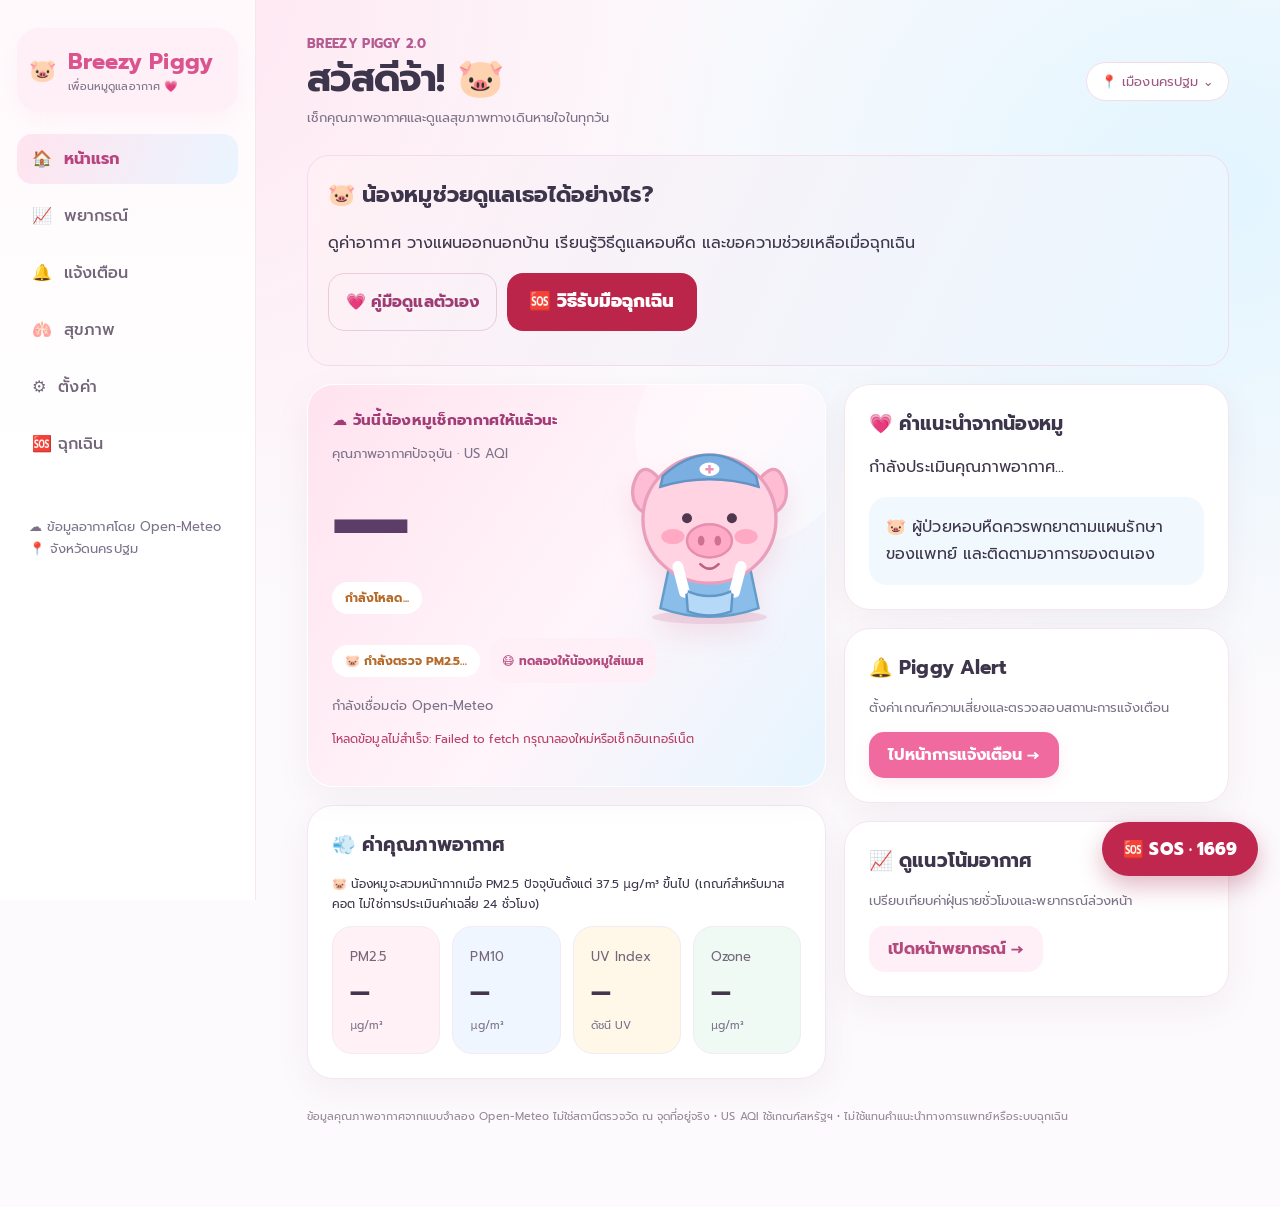
==== commit 54ddb119: "Add files via upload" ====
--- a/index.html
+++ b/index.html
@@ -1,5 +1,5 @@
 <!DOCTYPE html>
-<html lang="th"><head><meta charset="utf-8"/><meta content="width=device-width,initial-scale=1" name="viewport"/><meta content="#fff3f8" name="theme-color"/><title>สวัสดีจ้า! 🐷 | Breezy Piggy</title><style>@import url('https://fonts.googleapis.com/css2?family=Prompt:wght@400;500;600;700&display=swap');:root{--ink:#44364b;--muted:#85768b;--pink:#f66fa5;--light:#fff3f8;--blue:#dff4ff;--border:#f1e4ec}*{box-sizing:border-box}body{margin:0;background:#fbf9fc;color:var(--ink);font-family:Prompt,system-ui,sans-serif}button,select,input,textarea{font:inherit}button{cursor:pointer}.shell{max-width:1320px;margin:auto;display:grid;grid-template-columns:245px minmax(0,1fr);min-height:100vh}.side{background:#fff;border-right:1px solid var(--border);padding:28px 16px;position:sticky;top:0;height:100vh}.logo{display:flex;gap:12px;align-items:center;padding:10px 8px 28px;color:#db548e;font-size:22px;font-weight:700}.logo small{display:block;font-size:11px;color:var(--muted);font-weight:400}.side a{display:flex;align-items:center;gap:12px;text-decoration:none;color:#736679;padding:13px 15px;border-radius:15px;margin-bottom:7px}.side a.active,.side a:hover{background:#ffebf3;color:#c74682;font-weight:600}.main{padding:34px 38px 110px;min-width:0}.top{display:flex;justify-content:space-between;align-items:center;gap:10px;margin-bottom:22px}.eyebrow{font-size:13px;color:#bb6792;font-weight:600}h1{font-size:clamp(23px,3vw,32px);margin:2px 0 4px}h2{font-size:19px;margin:0 0 15px}p{line-height:1.7}.sub{color:var(--muted);font-size:13px}.chip{background:white;border:1px solid var(--border);padding:9px 13px;border-radius:14px;color:#9d5780;font-size:13px}.grid{display:grid;grid-template-columns:1.35fr 1fr;gap:20px}.stack{display:grid;gap:20px;align-content:start}.card{background:#fff;border:1px solid var(--border);border-radius:25px;padding:23px;box-shadow:0 8px 28px #69415a0b}.hero{background:linear-gradient(125deg,#ffedf5,#e6f7ff);border:1px solid #f8dce9}.hero-content{display:flex;gap:14px;align-items:center;justify-content:space-between}.hero-content>div:first-child{flex:1}.number{font-size:clamp(52px,7vw,84px);font-weight:700;line-height:1.2}.tag{display:inline-block;padding:6px 12px;border-radius:30px;background:#fff;color:#b66a29;font-size:12px;font-weight:600}.pig{width:min(220px,42%);flex:none}.metrics{display:grid;grid-template-columns:repeat(4,1fr);gap:12px}.metric{padding:18px;border-radius:20px;background:#fff;border:1px solid var(--border)}.metric:nth-child(2){background:#f4f0ff}.metric:nth-child(3){background:#fff7e8}.metric:nth-child(4){background:#ebf7ff}.metric .label{font-size:13px;color:#756778}.metric strong{display:block;font-size:25px;margin-top:6px}.metric small{color:var(--muted);font-size:11px}.btn{border:0;border-radius:14px;padding:12px 17px;background:#f66fa5;color:white;font-weight:600}.btn.secondary{background:#ffedf5;color:#b7437b}.btn:disabled{opacity:.5}.notice{background:#f7f2ff;padding:15px;border-radius:17px}.notice.warn{background:#fff3df}.field{display:grid;gap:7px;margin:14px 0}.field label{font-weight:600;font-size:13px}.field select,.field input,.field textarea{width:100%;border:1px solid #e8dce6;background:white;border-radius:13px;padding:12px;color:var(--ink)}.field textarea{min-height:80px}.row{display:flex;align-items:center;gap:10px;flex-wrap:wrap}.between{justify-content:space-between}.muted{color:var(--muted)}.mini{font-size:12px}.forecast-days{display:grid;grid-template-columns:repeat(3,1fr);gap:12px}.day{background:#fff4f8;border-radius:17px;text-align:center;padding:15px}.day strong{display:block;font-size:26px}.symptoms{display:grid;grid-template-columns:repeat(2,1fr);gap:10px}.symptoms label{padding:14px;background:#fff5f9;border-radius:14px}.history{display:grid;gap:9px}.history-item{border:1px solid var(--border);border-radius:14px;padding:12px}.bottom{display:none}.chart{width:100%;height:auto;min-height:210px}.pill{background:#e9f9ef;color:#2c8251;border-radius:12px;padding:6px 11px;font-size:12px}.danger{color:#b83d65}.foot{color:#97869a;font-size:11px;margin-top:28px;line-height:1.8}@media(max-width:950px){.shell{grid-template-columns:1fr}.side{display:none}.main{padding:24px 16px 105px}.bottom{display:flex;position:fixed;z-index:9;bottom:12px;left:12px;right:12px;background:#fff;box-shadow:0 10px 30px #825a7930;border:1px solid var(--border);border-radius:20px;justify-content:space-around;padding:8px 3px}.bottom a{text-decoration:none;color:#8d7b91;font-size:11px;text-align:center;padding:7px 3px;min-width:18%;border-radius:13px}.bottom a.active{background:#ffebf3;color:#cb4e88}.bottom a span{display:block;font-size:20px}.grid{grid-template-columns:1fr}}@media(max-width:600px){.card{padding:17px;border-radius:21px}.metrics{grid-template-columns:repeat(2,1fr)}.hero-content{align-items:center}.pig{width:40%}.number{font-size:54px}.forecast-days{gap:6px}.day{padding:9px}.top{align-items:flex-start}}
+<html lang="th"><head><meta charset="utf-8"/><meta content="width=device-width,initial-scale=1" name="viewport"/><meta content="#fff3f8" name="theme-color"/><title>Breezy Piggy 😷 Mask Preview | หน้าแรก</title><style>@import url('https://fonts.googleapis.com/css2?family=Prompt:wght@400;500;600;700&display=swap');:root{--ink:#44364b;--muted:#85768b;--pink:#f66fa5;--light:#fff3f8;--blue:#dff4ff;--border:#f1e4ec}*{box-sizing:border-box}body{margin:0;background:#fbf9fc;color:var(--ink);font-family:Prompt,system-ui,sans-serif}button,select,input,textarea{font:inherit}button{cursor:pointer}.shell{max-width:1320px;margin:auto;display:grid;grid-template-columns:245px minmax(0,1fr);min-height:100vh}.side{background:#fff;border-right:1px solid var(--border);padding:28px 16px;position:sticky;top:0;height:100vh}.logo{display:flex;gap:12px;align-items:center;padding:10px 8px 28px;color:#db548e;font-size:22px;font-weight:700}.logo small{display:block;font-size:11px;color:var(--muted);font-weight:400}.side a{display:flex;align-items:center;gap:12px;text-decoration:none;color:#736679;padding:13px 15px;border-radius:15px;margin-bottom:7px}.side a.active,.side a:hover{background:#ffebf3;color:#c74682;font-weight:600}.main{padding:34px 38px 110px;min-width:0}.top{display:flex;justify-content:space-between;align-items:center;gap:10px;margin-bottom:22px}.eyebrow{font-size:13px;color:#bb6792;font-weight:600}h1{font-size:clamp(23px,3vw,32px);margin:2px 0 4px}h2{font-size:19px;margin:0 0 15px}p{line-height:1.7}.sub{color:var(--muted);font-size:13px}.chip{background:white;border:1px solid var(--border);padding:9px 13px;border-radius:14px;color:#9d5780;font-size:13px}.grid{display:grid;grid-template-columns:1.35fr 1fr;gap:20px}.stack{display:grid;gap:20px;align-content:start}.card{background:#fff;border:1px solid var(--border);border-radius:25px;padding:23px;box-shadow:0 8px 28px #69415a0b}.hero{background:linear-gradient(125deg,#ffedf5,#e6f7ff);border:1px solid #f8dce9}.hero-content{display:flex;gap:14px;align-items:center;justify-content:space-between}.hero-content>div:first-child{flex:1}.number{font-size:clamp(52px,7vw,84px);font-weight:700;line-height:1.2}.tag{display:inline-block;padding:6px 12px;border-radius:30px;background:#fff;color:#b66a29;font-size:12px;font-weight:600}.pig{width:min(220px,42%);flex:none}.metrics{display:grid;grid-template-columns:repeat(4,1fr);gap:12px}.metric{padding:18px;border-radius:20px;background:#fff;border:1px solid var(--border)}.metric:nth-child(2){background:#f4f0ff}.metric:nth-child(3){background:#fff7e8}.metric:nth-child(4){background:#ebf7ff}.metric .label{font-size:13px;color:#756778}.metric strong{display:block;font-size:25px;margin-top:6px}.metric small{color:var(--muted);font-size:11px}.btn{border:0;border-radius:14px;padding:12px 17px;background:#f66fa5;color:white;font-weight:600}.btn.secondary{background:#ffedf5;color:#b7437b}.btn:disabled{opacity:.5}.notice{background:#f7f2ff;padding:15px;border-radius:17px}.notice.warn{background:#fff3df}.field{display:grid;gap:7px;margin:14px 0}.field label{font-weight:600;font-size:13px}.field select,.field input,.field textarea{width:100%;border:1px solid #e8dce6;background:white;border-radius:13px;padding:12px;color:var(--ink)}.field textarea{min-height:80px}.row{display:flex;align-items:center;gap:10px;flex-wrap:wrap}.between{justify-content:space-between}.muted{color:var(--muted)}.mini{font-size:12px}.forecast-days{display:grid;grid-template-columns:repeat(3,1fr);gap:12px}.day{background:#fff4f8;border-radius:17px;text-align:center;padding:15px}.day strong{display:block;font-size:26px}.symptoms{display:grid;grid-template-columns:repeat(2,1fr);gap:10px}.symptoms label{padding:14px;background:#fff5f9;border-radius:14px}.history{display:grid;gap:9px}.history-item{border:1px solid var(--border);border-radius:14px;padding:12px}.bottom{display:none}.chart{width:100%;height:auto;min-height:210px}.pill{background:#e9f9ef;color:#2c8251;border-radius:12px;padding:6px 11px;font-size:12px}.danger{color:#b83d65}.foot{color:#97869a;font-size:11px;margin-top:28px;line-height:1.8}@media(max-width:950px){.shell{grid-template-columns:1fr}.side{display:none}.main{padding:24px 16px 105px}.bottom{display:flex;position:fixed;z-index:9;bottom:12px;left:12px;right:12px;background:#fff;box-shadow:0 10px 30px #825a7930;border:1px solid var(--border);border-radius:20px;justify-content:space-around;padding:8px 3px}.bottom a{text-decoration:none;color:#8d7b91;font-size:11px;text-align:center;padding:7px 3px;min-width:18%;border-radius:13px}.bottom a.active{background:#ffebf3;color:#cb4e88}.bottom a span{display:block;font-size:20px}.grid{grid-template-columns:1fr}}@media(max-width:600px){.card{padding:17px;border-radius:21px}.metrics{grid-template-columns:repeat(2,1fr)}.hero-content{align-items:center}.pig{width:40%}.number{font-size:54px}.forecast-days{gap:6px}.day{padding:9px}.top{align-items:flex-start}}
 
 /* Breezy Piggy Delight: refreshed visual system */
 :root{--ink:#3d354b;--muted:#7b7289;--pink:#ee649b;--light:#fff5fa;--blue:#e0f5ff;--border:#f2e6ef}
@@ -77,4 +77,4 @@
 .care-steps li:before{content:counter(care);position:absolute;left:0;top:0;background:#ffe1ed;color:#a9366f;border-radius:50%;width:30px;height:30px;display:grid;place-items:center;font-weight:800}
 @media(max-width:750px){.care-grid{grid-template-columns:1fr}.care-wide{grid-column:auto}.sos-float{right:14px;bottom:90px;padding:12px 16px;font-size:15px}.care-tile{padding:17px}}
 @media(prefers-reduced-motion:reduce){.sos-float{transition:none}}
-#piggy-mask{transition:opacity .25s ease} .pig{transition:filter .25s ease} </style><link href="data:image/svg+xml,%3Csvg xmlns=%27http://www.w3.org/2000/svg%27 viewBox=%270 0 100 100%27%3E%3Ctext y=%27.9em%27 font-size=%2790%27%3E🐷%3C/text%3E%3C/svg%3E" rel="icon"/></head><body><div class="shell"><aside class="side"><div class="logo">🐷 <div>Breezy Piggy<small>เพื่อนหมูดูแลอากาศ 💗</small></div></div><nav><a class="active" href="index.html"><span>🏠</span>หน้าแรก</a><a class="" href="forecast.html"><span>📈</span>พยากรณ์</a><a class="" href="alerts.html"><span>🔔</span>แจ้งเตือน</a><a class="" href="health.html"><span>🫁</span>สุขภาพ</a><a class="" href="settings.html"><span>⚙️</span>ตั้งค่า</a><a href="emergency.html">🆘 ฉุกเฉิน</a></nav><div class="sub" style="margin-top:35px;padding:12px">☁️ ข้อมูลอากาศโดย Open-Meteo<br/>📍 จังหวัดนครปฐม</div></aside><main class="main"><header class="top"><div><div class="eyebrow">BREEZY PIGGY 2.0</div><h1>สวัสดีจ้า! 🐷</h1><div class="sub">เช็กคุณภาพอากาศและดูแลสุขภาพทางเดินหายใจในทุกวัน</div></div><a class="chip" href="settings.html" style="text-decoration:none">📍 <span id="place">นครปฐม</span> ⌄</a></header><div class="care-banner"><h2>🐷 น้องหมูช่วยดูแลเธอได้อย่างไร?</h2><p>ดูค่าอากาศ วางแผนออกนอกบ้าน เรียนรู้วิธีดูแลหอบหืด และขอความช่วยเหลือเมื่อฉุกเฉิน</p><div class="care-actions"><a class="care-link" href="health.html">💗 คู่มือดูแลตัวเอง</a><a class="care-call" href="emergency.html">🆘 วิธีรับมือฉุกเฉิน</a></div></div><div class="grid"><div class="stack"><section class="card hero"><div class="eyebrow">☁️ วันนี้น้องหมูเช็กอากาศให้แล้วนะ</div><div class="hero-content"><div><div class="sub">คุณภาพอากาศปัจจุบัน · US AQI</div><div class="number" id="aqi">—</div><span class="tag" id="risk">กำลังโหลด...</span></div><svg aria-label="น้องหมูสีชมพูใส่หมวกและชุดเอี๊ยมสีฟ้า" class="pig" role="img" viewbox="0 0 220 235"><ellipse cx="110" cy="224" fill="#e4b9ce" opacity=".5" rx="69" ry="8"></ellipse><path d="M64 151Q110 127 156 151L169 213Q110 234 51 213Z" fill="#8bbdea" stroke="#639dca" stroke-width="3"></path><path d="M57 68Q29 25 18 67Q13 100 56 106M163 68Q191 25 202 67Q207 100 164 106" fill="#ffbdd4" stroke="#e99fbb" stroke-width="4"></path><ellipse cx="110" cy="106" fill="#ffd3e2" rx="80" ry="77" stroke="#e99fbb" stroke-width="4"></ellipse><path d="M54 54Q110 3 166 54L169 67Q110 49 51 67Z" fill="#7bafe1" stroke="#6194c4" stroke-width="3"></path><ellipse cx="110" cy="46" fill="white" rx="12" ry="8"></ellipse><path d="M105 46h10M110 41v10" stroke="#ef93b4" stroke-width="3"></path><circle cx="83" cy="105" fill="#4f384d" r="6"></circle><circle cx="137" cy="105" fill="#4f384d" r="6"></circle><ellipse cx="66" cy="127" fill="#ffa9c5" rx="14" ry="9"></ellipse><ellipse cx="154" cy="127" fill="#ffa9c5" rx="14" ry="9"></ellipse><ellipse cx="110" cy="132" fill="#ffabc8" rx="27" ry="20" stroke="#e78eae" stroke-width="3"></ellipse><ellipse cx="100" cy="132" fill="#cf7193" rx="4" ry="6"></ellipse><ellipse cx="120" cy="132" fill="#cf7193" rx="4" ry="6"></ellipse><path d="M99 160Q110 171 121 160" fill="none" stroke="#bd6184" stroke-linecap="round" stroke-width="3"></path><path d="M72 163L80 194M148 163L140 194" stroke="white" stroke-linecap="round" stroke-width="13"></path><path d="M82 192Q110 205 138 192L136 217Q110 227 84 217Z" fill="#b6d9f8" stroke="#6298c7" stroke-width="3"></path><circle cx="80" cy="192" fill="white" r="4"></circle><circle cx="140" cy="192" fill="white" r="4"></circle><g id="piggy-mask" style="display:none" aria-label="น้องหมูสวมหน้ากากเมื่อฝุ่นสูง"><path d="M69 111 Q110 124 151 111 L147 150 Q110 169 73 150 Z" fill="#f5fcff" stroke="#75b9ce" stroke-width="2.8"/><path d="M69 116 Q45 108 45 132 Q45 142 73 144 M151 116 Q175 108 175 132 Q175 142 147 144" fill="none" stroke="#8dc8d7" stroke-width="3.2"/><path d="M80 131 Q110 143 140 131 M80 141 Q110 153 140 141" stroke="#c2e4ed" stroke-width="2" fill="none"/></g></svg></div><div class="sub" id="updated">กำลังเชื่อมต่อ Open-Meteo</div><p class="danger mini" id="load-error"></p></section><section class="card"><h2>💨 ค่าคุณภาพอากาศ</h2><p class="mini">🐷 น้องหมูจะสวมหน้ากากเมื่อ PM2.5 ปัจจุบันตั้งแต่ 37.5 µg/m³ ขึ้นไป (เกณฑ์สำหรับมาสคอต ไม่ใช่การประเมินค่าเฉลี่ย 24 ชั่วโมง)</p><div class="metrics"><div class="metric"><span class="label">PM2.5</span><strong id="pm25">—</strong><small>µg/m³</small></div><div class="metric"><span class="label">PM10</span><strong id="pm10">—</strong><small>µg/m³</small></div><div class="metric"><span class="label">UV Index</span><strong id="uv">—</strong><small>ดัชนี UV</small></div><div class="metric"><span class="label">Ozone</span><strong id="ozone">—</strong><small>µg/m³</small></div></div></section></div><div class="stack"><section class="card"><h2>💗 คำแนะนำจากน้องหมู</h2><p id="advice">กำลังประเมินคุณภาพอากาศ...</p><div class="notice">🐷 ผู้ป่วยหอบหืดควรพกยาตามแผนรักษาของแพทย์ และติดตามอาการของตนเอง</div></section><section class="card"><h2>🔔 Piggy Alert</h2><p class="sub">ตั้งค่าเกณฑ์ความเสี่ยงและตรวจสอบสถานะการแจ้งเตือน</p><a href="alerts.html"><button class="btn">ไปหน้าการแจ้งเตือน →</button></a></section><section class="card"><h2>📈 ดูแนวโน้มอากาศ</h2><p class="sub">เปรียบเทียบค่าฝุ่นรายชั่วโมงและพยากรณ์ล่วงหน้า</p><a href="forecast.html"><button class="btn secondary">เปิดหน้าพยากรณ์ →</button></a></section></div></div><div class="foot">ข้อมูลคุณภาพอากาศจากแบบจำลอง Open-Meteo ไม่ใช่สถานีตรวจวัด ณ จุดที่อยู่จริง • US AQI ใช้เกณฑ์สหรัฐฯ • ไม่ใช้แทนคำแนะนำทางการแพทย์หรือระบบฉุกเฉิน</div></main></div><nav class="bottom"><a class="active" href="index.html"><span>🏠</span>หน้าแรก</a><a class="" href="forecast.html"><span>📈</span>พยากรณ์</a><a class="" href="alerts.html"><span>🔔</span>แจ้งเตือน</a><a class="" href="health.html"><span>🫁</span>สุขภาพ</a><a class="" href="settings.html"><span>⚙️</span>ตั้งค่า</a><a href="emergency.html">🆘 ฉุกเฉิน</a></nav><script>const $=id=>document.getElementById(id);const districts={"เมืองนครปฐม":[13.8196,100.0443],"กำแพงแสน":[14.004,99.989],"นครชัยศรี":[13.802,100.184],"ดอนตูม":[13.96,100.08],"บางเลน":[14.02,100.17],"สามพราน":[13.726,100.216],"พุทธมณฑล":[13.789,100.322]};const district=localStorage.getItem('bp_district')||'เมืองนครปฐม';const coord=districts[district]||districts['เมืองนครปฐม'];const store=(k,v)=>localStorage.setItem('bp_'+k,JSON.stringify(v));const read=(k,f)=>{try{return JSON.parse(localStorage.getItem('bp_'+k))??f}catch{return f}};const fmt=(n,d=0)=>n==null?'—':Number(n).toFixed(d);function risk(v){if(v==null)return ['ไม่มีข้อมูล','#8b7c90','ยังไม่สามารถประเมินคุณภาพอากาศได้'];if(v<=50)return ['อากาศดี','#21834e','คุณภาพอากาศอยู่ในเกณฑ์ดี หากมีอาการให้ปฏิบัติตามแผนรักษา'];if(v<=100)return ['ปานกลาง','#a17815','ผู้ป่วยที่ไวต่อมลพิษควรสังเกตอาการ'];if(v<=150)return ['กระทบกลุ่มเสี่ยง','#c16d17','ลดกิจกรรมกลางแจ้งที่ใช้แรงมากหรือเป็นเวลานาน'];if(v<=200)return ['ไม่ดีต่อสุขภาพ','#c64a50','หลีกเลี่ยงกิจกรรมกลางแจ้งที่ใช้แรงมาก'];return ['อันตรายต่อสุขภาพ','#9e305b','หลีกเลี่ยงการสัมผัสมลพิษและปฏิบัติตามแผนแพทย์']}async function air(){let url=`https://air-quality-api.open-meteo.com/v1/air-quality?latitude=${coord[0]}&longitude=${coord[1]}&current=pm2_5,pm10,us_aqi,uv_index,ozone&hourly=pm2_5,us_aqi&timezone=Asia%2FBangkok&past_days=1&forecast_days=3`;let r=await fetch(url);if(!r.ok)throw Error('API HTTP '+r.status);return r.json()}function loadError(e){if($('load-error'))$('load-error').textContent='โหลดข้อมูลไม่สำเร็จ: '+e.message+' กรุณาลองใหม่หรือเช็กอินเทอร์เน็ต'}function chart(times,values){let valid=times.map((t,i)=>({t,v:values[i]})).filter(x=>x.v!=null);if(!valid.length)return '<p>ยังไม่มีข้อมูลกราฟ</p>';let max=Math.max(20,...valid.map(x=>x.v))*1.15;let w=690,h=245,coords=valid.map((x,i)=>[40+i*620/Math.max(1,valid.length-1),205-x.v/max*175]);let path=coords.map((p,i)=>(i?'L':'M')+p.join(' ')).join(' ');let grid=[0,1,2,3,4].map(i=>`<line x1="40" y1="${205-i*43.75}" x2="660" y2="${205-i*43.75}" stroke="#eee4ec"/><text x="5" y="${210-i*43.75}" font-size="12" fill="#87758b">${Math.round(max*i/4)}</text>`).join('');let ticks=[0,Math.floor((valid.length-1)/2),valid.length-1].map(i=>`<text x="${coords[i][0]}" y="232" text-anchor="middle" font-size="12" fill="#87758b">${valid[i].t.slice(5,16).replace('T',' ')}</text>`).join('');return `<svg class="chart" viewBox="0 0 ${w} ${h}" aria-label="กราฟ PM2.5"><path d="${grid}"/>${grid}<path d="${path}" stroke="#f66fa5" stroke-width="3.5" fill="none" stroke-linecap="round"/>${ticks}</svg>`};$('place').textContent=district;air().then(d=>{let c=d.current||{};$('aqi').textContent=fmt(c.us_aqi);let r=risk(c.us_aqi);$('risk').textContent=r[0];$('risk').style.color=r[1];$('advice').textContent=r[2];for(let [id,key] of [['pm25','pm2_5'],['pm10','pm10'],['uv','uv_index'],['ozone','ozone']])$(id).textContent=fmt(c[key],1);$('updated').textContent='อัปเดตข้อมูล: '+(c.time||'ไม่ระบุเวลา')+' (เวลาไทย)';const pmValue=Number(c.pm2_5);const highDust=c.pm2_5!=null&&Number.isFinite(pmValue)&&pmValue>=37.5;const maskEl=document.getElementById('piggy-mask');if(maskEl)maskEl.style.display=highDust?'inline':'none';const pigEl=document.querySelector('svg.pig');if(pigEl)pigEl.setAttribute('aria-label',highDust?'น้องหมูใส่หน้ากากเพราะ PM2.5 สูง':'น้องหมูใส่หมวกและชุดเอี๊ยมสีฟ้า');}).catch(loadError)</script><a aria-label="เปิดคู่มือฉุกเฉินและโทร 1669" class="sos-float" href="emergency.html">🆘 SOS · 1669</a></body></html>+#piggy-mask{transition:opacity .25s ease} .pig{transition:filter .25s ease} </style><link href="data:image/svg+xml,%3Csvg xmlns=%27http://www.w3.org/2000/svg%27 viewBox=%270 0 100 100%27%3E%3Ctext y=%27.9em%27 font-size=%2790%27%3E🐷%3C/text%3E%3C/svg%3E" rel="icon"/></head><body><div class="shell"><aside class="side"><div class="logo">🐷 <div>Breezy Piggy<small>เพื่อนหมูดูแลอากาศ 💗</small></div></div><nav><a class="active" href="index.html"><span>🏠</span>หน้าแรก</a><a class="" href="forecast.html"><span>📈</span>พยากรณ์</a><a class="" href="alerts.html"><span>🔔</span>แจ้งเตือน</a><a class="" href="health.html"><span>🫁</span>สุขภาพ</a><a class="" href="settings.html"><span>⚙️</span>ตั้งค่า</a><a href="emergency.html">🆘 ฉุกเฉิน</a></nav><div class="sub" style="margin-top:35px;padding:12px">☁️ ข้อมูลอากาศโดย Open-Meteo<br/>📍 จังหวัดนครปฐม</div></aside><main class="main"><header class="top"><div><div class="eyebrow">BREEZY PIGGY 2.0</div><h1>สวัสดีจ้า! 🐷</h1><div class="sub">เช็กคุณภาพอากาศและดูแลสุขภาพทางเดินหายใจในทุกวัน</div></div><a class="chip" href="settings.html" style="text-decoration:none">📍 <span id="place">นครปฐม</span> ⌄</a></header><div class="care-banner"><h2>🐷 น้องหมูช่วยดูแลเธอได้อย่างไร?</h2><p>ดูค่าอากาศ วางแผนออกนอกบ้าน เรียนรู้วิธีดูแลหอบหืด และขอความช่วยเหลือเมื่อฉุกเฉิน</p><div class="care-actions"><a class="care-link" href="health.html">💗 คู่มือดูแลตัวเอง</a><a class="care-call" href="emergency.html">🆘 วิธีรับมือฉุกเฉิน</a></div></div><div class="grid"><div class="stack"><section class="card hero"><div class="eyebrow">☁️ วันนี้น้องหมูเช็กอากาศให้แล้วนะ</div><div class="hero-content"><div><div class="sub">คุณภาพอากาศปัจจุบัน · US AQI</div><div class="number" id="aqi">—</div><span class="tag" id="risk">กำลังโหลด...</span></div><svg aria-label="น้องหมูสีชมพูใส่หมวกและชุดเอี๊ยมสีฟ้า" class="pig" role="img" viewbox="0 0 220 235"><ellipse cx="110" cy="224" fill="#e4b9ce" opacity=".5" rx="69" ry="8"></ellipse><path d="M64 151Q110 127 156 151L169 213Q110 234 51 213Z" fill="#8bbdea" stroke="#639dca" stroke-width="3"></path><path d="M57 68Q29 25 18 67Q13 100 56 106M163 68Q191 25 202 67Q207 100 164 106" fill="#ffbdd4" stroke="#e99fbb" stroke-width="4"></path><ellipse cx="110" cy="106" fill="#ffd3e2" rx="80" ry="77" stroke="#e99fbb" stroke-width="4"></ellipse><path d="M54 54Q110 3 166 54L169 67Q110 49 51 67Z" fill="#7bafe1" stroke="#6194c4" stroke-width="3"></path><ellipse cx="110" cy="46" fill="white" rx="12" ry="8"></ellipse><path d="M105 46h10M110 41v10" stroke="#ef93b4" stroke-width="3"></path><circle cx="83" cy="105" fill="#4f384d" r="6"></circle><circle cx="137" cy="105" fill="#4f384d" r="6"></circle><ellipse cx="66" cy="127" fill="#ffa9c5" rx="14" ry="9"></ellipse><ellipse cx="154" cy="127" fill="#ffa9c5" rx="14" ry="9"></ellipse><ellipse cx="110" cy="132" fill="#ffabc8" rx="27" ry="20" stroke="#e78eae" stroke-width="3"></ellipse><ellipse cx="100" cy="132" fill="#cf7193" rx="4" ry="6"></ellipse><ellipse cx="120" cy="132" fill="#cf7193" rx="4" ry="6"></ellipse><path d="M99 160Q110 171 121 160" fill="none" stroke="#bd6184" stroke-linecap="round" stroke-width="3"></path><path d="M72 163L80 194M148 163L140 194" stroke="white" stroke-linecap="round" stroke-width="13"></path><path d="M82 192Q110 205 138 192L136 217Q110 227 84 217Z" fill="#b6d9f8" stroke="#6298c7" stroke-width="3"></path><circle cx="80" cy="192" fill="white" r="4"></circle><circle cx="140" cy="192" fill="white" r="4"></circle><g id="piggy-mask" style="display:none" aria-label="น้องหมูสวมหน้ากากเมื่อฝุ่นสูง"><path d="M69 111 Q110 124 151 111 L147 150 Q110 169 73 150 Z" fill="#f5fcff" stroke="#75b9ce" stroke-width="2.8"/><path d="M69 116 Q45 108 45 132 Q45 142 73 144 M151 116 Q175 108 175 132 Q175 142 147 144" fill="none" stroke="#8dc8d7" stroke-width="3.2"/><path d="M80 131 Q110 143 140 131 M80 141 Q110 153 140 141" stroke="#c2e4ed" stroke-width="2" fill="none"/></g></svg></div><div class="row" style="margin:12px 0"><span id="mask-status" class="tag" style="background:#fff">🐷 กำลังตรวจ PM2.5…</span><button id="mask-preview" type="button" class="btn secondary" style="font-size:12px;padding:8px 12px">😷 ทดลองให้น้องหมูใส่แมส</button></div><div class="sub" id="updated">กำลังเชื่อมต่อ Open-Meteo</div><p class="danger mini" id="load-error"></p></section><section class="card"><h2>💨 ค่าคุณภาพอากาศ</h2><p class="mini">🐷 น้องหมูจะสวมหน้ากากเมื่อ PM2.5 ปัจจุบันตั้งแต่ 37.5 µg/m³ ขึ้นไป (เกณฑ์สำหรับมาสคอต ไม่ใช่การประเมินค่าเฉลี่ย 24 ชั่วโมง)</p><div class="metrics"><div class="metric"><span class="label">PM2.5</span><strong id="pm25">—</strong><small>µg/m³</small></div><div class="metric"><span class="label">PM10</span><strong id="pm10">—</strong><small>µg/m³</small></div><div class="metric"><span class="label">UV Index</span><strong id="uv">—</strong><small>ดัชนี UV</small></div><div class="metric"><span class="label">Ozone</span><strong id="ozone">—</strong><small>µg/m³</small></div></div></section></div><div class="stack"><section class="card"><h2>💗 คำแนะนำจากน้องหมู</h2><p id="advice">กำลังประเมินคุณภาพอากาศ...</p><div class="notice">🐷 ผู้ป่วยหอบหืดควรพกยาตามแผนรักษาของแพทย์ และติดตามอาการของตนเอง</div></section><section class="card"><h2>🔔 Piggy Alert</h2><p class="sub">ตั้งค่าเกณฑ์ความเสี่ยงและตรวจสอบสถานะการแจ้งเตือน</p><a href="alerts.html"><button class="btn">ไปหน้าการแจ้งเตือน →</button></a></section><section class="card"><h2>📈 ดูแนวโน้มอากาศ</h2><p class="sub">เปรียบเทียบค่าฝุ่นรายชั่วโมงและพยากรณ์ล่วงหน้า</p><a href="forecast.html"><button class="btn secondary">เปิดหน้าพยากรณ์ →</button></a></section></div></div><div class="foot">ข้อมูลคุณภาพอากาศจากแบบจำลอง Open-Meteo ไม่ใช่สถานีตรวจวัด ณ จุดที่อยู่จริง • US AQI ใช้เกณฑ์สหรัฐฯ • ไม่ใช้แทนคำแนะนำทางการแพทย์หรือระบบฉุกเฉิน</div></main></div><nav class="bottom"><a class="active" href="index.html"><span>🏠</span>หน้าแรก</a><a class="" href="forecast.html"><span>📈</span>พยากรณ์</a><a class="" href="alerts.html"><span>🔔</span>แจ้งเตือน</a><a class="" href="health.html"><span>🫁</span>สุขภาพ</a><a class="" href="settings.html"><span>⚙️</span>ตั้งค่า</a><a href="emergency.html">🆘 ฉุกเฉิน</a></nav><script>const $=id=>document.getElementById(id);const districts={"เมืองนครปฐม":[13.8196,100.0443],"กำแพงแสน":[14.004,99.989],"นครชัยศรี":[13.802,100.184],"ดอนตูม":[13.96,100.08],"บางเลน":[14.02,100.17],"สามพราน":[13.726,100.216],"พุทธมณฑล":[13.789,100.322]};const district=localStorage.getItem('bp_district')||'เมืองนครปฐม';const coord=districts[district]||districts['เมืองนครปฐม'];const store=(k,v)=>localStorage.setItem('bp_'+k,JSON.stringify(v));const read=(k,f)=>{try{return JSON.parse(localStorage.getItem('bp_'+k))??f}catch{return f}};const fmt=(n,d=0)=>n==null?'—':Number(n).toFixed(d);function risk(v){if(v==null)return ['ไม่มีข้อมูล','#8b7c90','ยังไม่สามารถประเมินคุณภาพอากาศได้'];if(v<=50)return ['อากาศดี','#21834e','คุณภาพอากาศอยู่ในเกณฑ์ดี หากมีอาการให้ปฏิบัติตามแผนรักษา'];if(v<=100)return ['ปานกลาง','#a17815','ผู้ป่วยที่ไวต่อมลพิษควรสังเกตอาการ'];if(v<=150)return ['กระทบกลุ่มเสี่ยง','#c16d17','ลดกิจกรรมกลางแจ้งที่ใช้แรงมากหรือเป็นเวลานาน'];if(v<=200)return ['ไม่ดีต่อสุขภาพ','#c64a50','หลีกเลี่ยงกิจกรรมกลางแจ้งที่ใช้แรงมาก'];return ['อันตรายต่อสุขภาพ','#9e305b','หลีกเลี่ยงการสัมผัสมลพิษและปฏิบัติตามแผนแพทย์']}async function air(){let url=`https://air-quality-api.open-meteo.com/v1/air-quality?latitude=${coord[0]}&longitude=${coord[1]}&current=pm2_5,pm10,us_aqi,uv_index,ozone&hourly=pm2_5,us_aqi&timezone=Asia%2FBangkok&past_days=1&forecast_days=3`;let r=await fetch(url);if(!r.ok)throw Error('API HTTP '+r.status);return r.json()}function loadError(e){if($('load-error'))$('load-error').textContent='โหลดข้อมูลไม่สำเร็จ: '+e.message+' กรุณาลองใหม่หรือเช็กอินเทอร์เน็ต'}function chart(times,values){let valid=times.map((t,i)=>({t,v:values[i]})).filter(x=>x.v!=null);if(!valid.length)return '<p>ยังไม่มีข้อมูลกราฟ</p>';let max=Math.max(20,...valid.map(x=>x.v))*1.15;let w=690,h=245,coords=valid.map((x,i)=>[40+i*620/Math.max(1,valid.length-1),205-x.v/max*175]);let path=coords.map((p,i)=>(i?'L':'M')+p.join(' ')).join(' ');let grid=[0,1,2,3,4].map(i=>`<line x1="40" y1="${205-i*43.75}" x2="660" y2="${205-i*43.75}" stroke="#eee4ec"/><text x="5" y="${210-i*43.75}" font-size="12" fill="#87758b">${Math.round(max*i/4)}</text>`).join('');let ticks=[0,Math.floor((valid.length-1)/2),valid.length-1].map(i=>`<text x="${coords[i][0]}" y="232" text-anchor="middle" font-size="12" fill="#87758b">${valid[i].t.slice(5,16).replace('T',' ')}</text>`).join('');return `<svg class="chart" viewBox="0 0 ${w} ${h}" aria-label="กราฟ PM2.5"><path d="${grid}"/>${grid}<path d="${path}" stroke="#f66fa5" stroke-width="3.5" fill="none" stroke-linecap="round"/>${ticks}</svg>`};$('place').textContent=district;air().then(d=>{let c=d.current||{};$('aqi').textContent=fmt(c.us_aqi);let r=risk(c.us_aqi);$('risk').textContent=r[0];$('risk').style.color=r[1];$('advice').textContent=r[2];for(let [id,key] of [['pm25','pm2_5'],['pm10','pm10'],['uv','uv_index'],['ozone','ozone']])$(id).textContent=fmt(c[key],1);$('updated').textContent='อัปเดตข้อมูล: '+(c.time||'ไม่ระบุเวลา')+' (เวลาไทย)';const pmValue=Number(c.pm2_5);const highDust=c.pm2_5!=null&&Number.isFinite(pmValue)&&pmValue>=37.5;const maskEl=document.getElementById('piggy-mask');if(maskEl)maskEl.style.display=highDust?'inline':'none';const statusEl=document.getElementById('mask-status');if(statusEl)statusEl.textContent=highDust?'😷 ฝุ่นสูง น้องหมูใส่แมสแล้ว':'🐷 PM2.5 ยังไม่ถึงเกณฑ์ใส่แมส';const pigEl=document.querySelector('svg.pig');if(pigEl)pigEl.setAttribute('aria-label',highDust?'น้องหมูใส่หน้ากากเพราะ PM2.5 สูง':'น้องหมูใส่หมวกและชุดเอี๊ยมสีฟ้า');}).catch(loadError);const previewBtn=document.getElementById('mask-preview');if(previewBtn)previewBtn.addEventListener('click',()=>{const mask=document.getElementById('piggy-mask');const status=document.getElementById('mask-status');const on=mask.style.display==='none';mask.style.display=on?'inline':'none';status.textContent=on?'😷 โหมดทดลอง (ไม่ใช่ค่าฝุ่นจริง)':'🐷 ปิดโหมดทดลองแล้ว';previewBtn.textContent=on?'↩️ กลับสู่ข้อมูลจริง':'😷 ทดลองให้น้องหมูใส่แมส';if(!on)location.reload();});</script><a aria-label="เปิดคู่มือฉุกเฉินและโทร 1669" class="sos-float" href="emergency.html">🆘 SOS · 1669</a></body></html>
